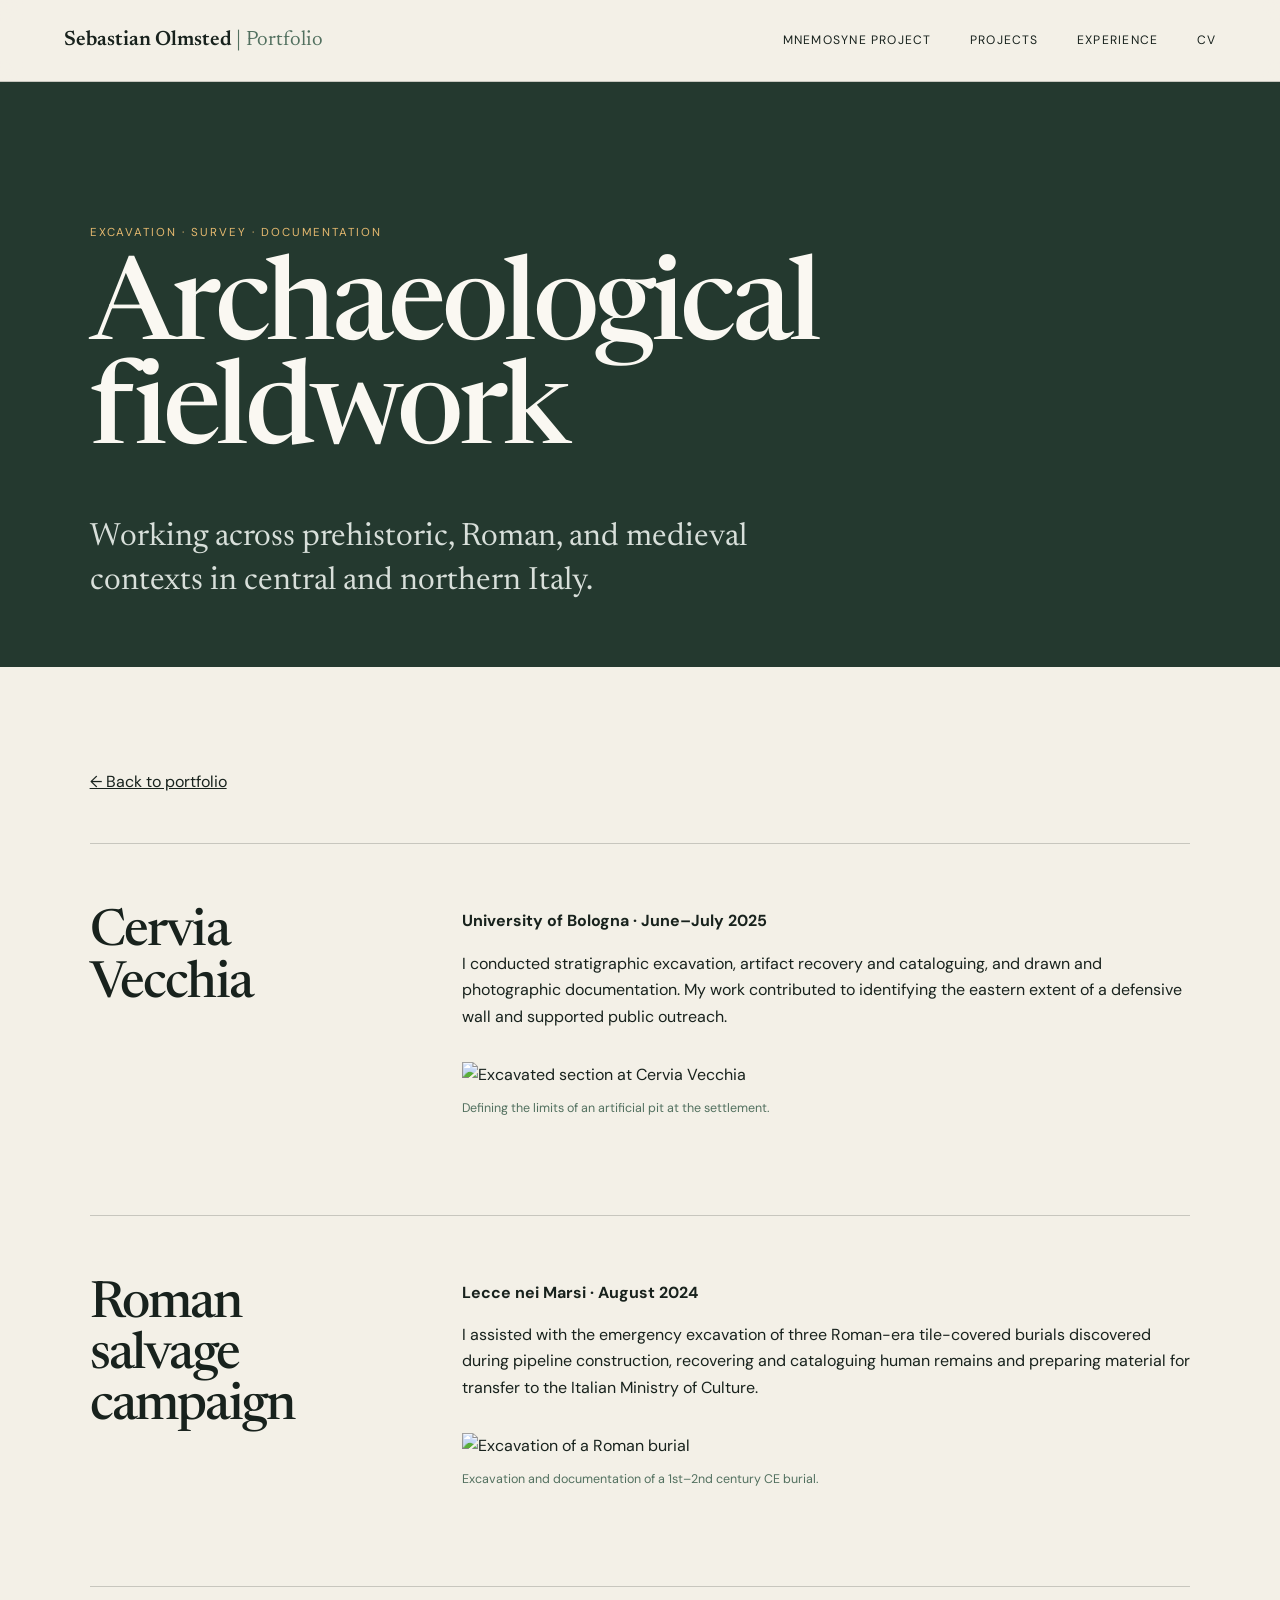
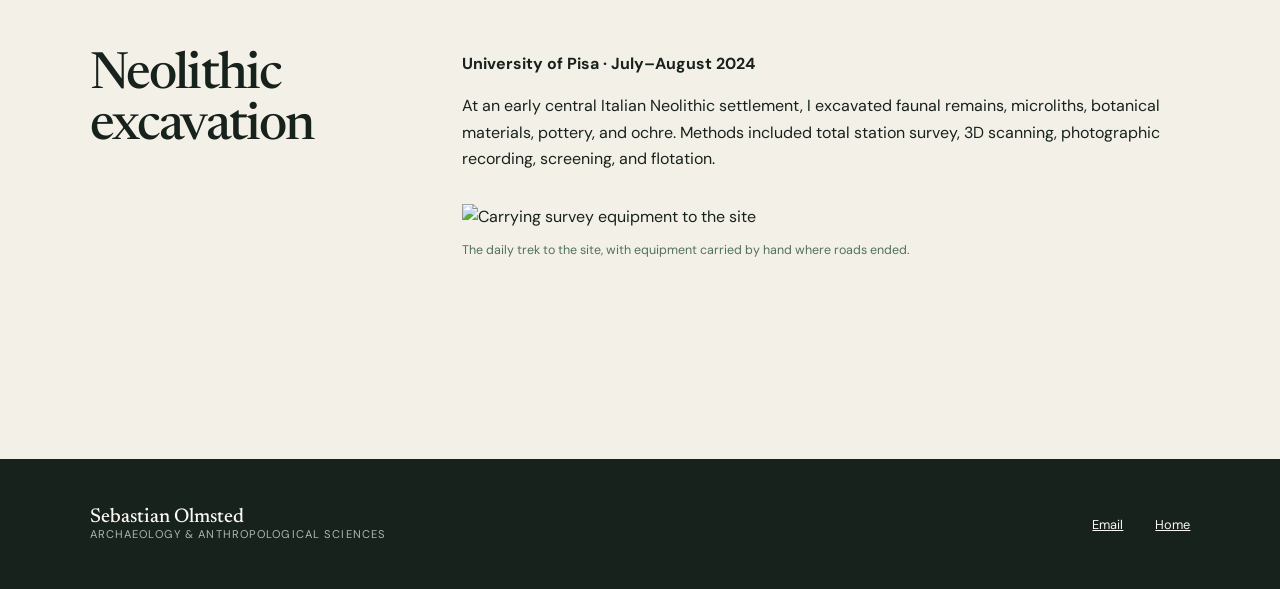
==== fieldwork.html @ 27c07b51 "Rebuild portfolio site" ====
<!doctype html><html lang="en"><head><meta charset="utf-8"><meta name="viewport" content="width=device-width,initial-scale=1"><title>Archaeological Fieldwork | Sebastian Olmsted</title><link rel="stylesheet" href="styles.css"><link href="https://fonts.googleapis.com/css2?family=DM+Sans:wght@400;500;600&family=Newsreader:opsz,wght@6..72,400;6..72,500;6..72,600&display=swap" rel="stylesheet"></head><body><header><a class="brand" href="index.html">Sebastian Olmsted <span>| Portfolio</span></a><button class="menu" aria-expanded="false" aria-controls="nav">Menu</button><nav id="nav"><a href="mnemosyne.html">Mnemosyne Project</a><a href="index.html#projects">Projects</a><a href="index.html#experience">Experience</a><a href="assets/sebastian-olmsted-cv.pdf">CV</a></nav></header><main><section class="page-hero"><p class="eyebrow">Excavation · Survey · Documentation</p><h1>Archaeological fieldwork</h1><p class="standfirst">Working across prehistoric, Roman, and medieval contexts in central and northern Italy.</p></section><div class="page-body"><a class="back" href="index.html">← Back to portfolio</a><section class="detail" id="cervia"><h2>Cervia Vecchia</h2><div class="copy"><p><strong>University of Bologna · June–July 2025</strong></p><p>I conducted stratigraphic excavation, artifact recovery and cataloguing, and drawn and photographic documentation. My work contributed to identifying the eastern extent of a defensive wall and supported public outreach.</p><figure class="project-image"><img src="assets/section-cervia-vecchia.jpg" alt="Excavated section at Cervia Vecchia"><figcaption>Defining the limits of an artificial pit at the settlement.</figcaption></figure></div></section><section class="detail" id="salvage"><h2>Roman salvage campaign</h2><div class="copy"><p><strong>Lecce nei Marsi · August 2024</strong></p><p>I assisted with the emergency excavation of three Roman-era tile-covered burials discovered during pipeline construction, recovering and cataloguing human remains and preparing material for transfer to the Italian Ministry of Culture.</p><figure class="project-image"><img src="assets/roman-burial-excavation.JPG" alt="Excavation of a Roman burial"><figcaption>Excavation and documentation of a 1st–2nd century CE burial.</figcaption></figure></div></section><section class="detail" id="neolithic"><h2>Neolithic excavation</h2><div class="copy"><p><strong>University of Pisa · July–August 2024</strong></p><p>At an early central Italian Neolithic settlement, I excavated faunal remains, microliths, botanical materials, pottery, and ochre. Methods included total station survey, 3D scanning, photographic recording, screening, and flotation.</p><figure class="project-image"><img src="assets/total-station-trek.JPG" alt="Carrying survey equipment to the site"><figcaption>The daily trek to the site, with equipment carried by hand where roads ended.</figcaption></figure></div></section></div></main><footer><p>Sebastian Olmsted <span>Archaeology & anthropological sciences</span></p><div><a href="mailto:bas.olmsted@gmail.com">Email</a><a href="index.html">Home</a></div></footer><script src="script.js"></script></body></html>
---- styles.css ----
:root{--ink:#18221d;--forest:#24392f;--moss:#52705f;--paper:#f3f0e7;--cream:#faf8f2;--gold:#d5a75d;--rust:#a65335;--line:rgba(24,34,29,.2);--serif:"Newsreader",Georgia,serif;--sans:"DM Sans",Arial,sans-serif}*{box-sizing:border-box}html{scroll-behavior:smooth}body{margin:0;background:var(--paper);color:var(--ink);font:400 1rem/1.65 var(--sans)}a{color:inherit}img{display:block;max-width:100%}.skip{position:absolute;left:-999px}.skip:focus{left:1rem;top:1rem;background:#fff;padding:.7rem;z-index:99}header{height:82px;padding:0 clamp(1.25rem,5vw,5rem);display:flex;align-items:center;justify-content:space-between;border-bottom:1px solid var(--line);background:rgba(243,240,231,.94);position:sticky;top:0;z-index:30;backdrop-filter:blur(12px)}.brand{text-decoration:none;font:600 1.3rem var(--serif)}.brand span{color:var(--moss);font-weight:400}nav{display:flex;gap:clamp(1rem,3vw,2.8rem)}nav a{text-decoration:none;font-size:.76rem;text-transform:uppercase;letter-spacing:.1em}.menu{display:none;background:none;border:0;font:inherit}.carousel{position:relative;height:calc(100vh - 82px);min-height:620px;background:#101713;overflow:hidden}.slide{position:absolute;inset:0;opacity:0;transition:opacity .8s}.slide.active{opacity:1}.slide img{width:100%;height:100%;object-fit:cover;filter:brightness(.73)}.caption{position:absolute;left:0;right:0;bottom:0;padding:9rem clamp(1.25rem,6vw,6rem) 3rem;background:linear-gradient(transparent,rgba(8,15,11,.86));color:#fff}.caption>p:last-child{max-width:870px;margin:0;font:400 clamp(1.3rem,2.2vw,2.1rem)/1.3 var(--serif)}.caption a{text-underline-offset:5px}.eyebrow{font-size:.72rem!important;text-transform:uppercase;letter-spacing:.17em;color:#e5b96f;font-family:var(--sans)!important;margin:0 0 1.2rem}.eyebrow.dark{color:var(--rust)}.controls{position:absolute;right:clamp(1.25rem,6vw,6rem);bottom:2.6rem;z-index:5;color:#fff;display:flex;align-items:center;gap:.8rem}.controls button{width:44px;height:44px;border-radius:50%;border:1px solid #ffffff99;color:#fff;background:#0004;font-size:1.2rem}.pad{padding:clamp(5rem,10vw,9rem) clamp(1.25rem,7vw,7.5rem)}h1,h2,h3{font-family:var(--serif);font-weight:500;letter-spacing:-.035em}.intro h1,.heading h2,.recent h2{font-size:clamp(3.2rem,8vw,8rem);line-height:.92;margin:0}.columns{display:grid;grid-template-columns:1fr 1fr;gap:8vw;margin-top:4rem}.lede{font:400 clamp(1.6rem,3vw,2.7rem)/1.2 var(--serif);margin:0}.columns a{color:var(--rust)}.underlink{display:inline-block;margin-top:3rem;padding-bottom:.3rem;text-decoration:none;border-bottom:1px solid}.projects{background:var(--forest);color:var(--cream)}.heading{display:flex;align-items:end;justify-content:space-between;gap:3rem;margin-bottom:4rem}.heading h2{font-size:clamp(3rem,6vw,6rem)}.heading>p{max-width:430px;color:#c1ccc5;margin:0}.project-grid{display:grid;grid-template-columns:1.35fr 1fr;gap:1px;background:#ffffff30;border:1px solid #ffffff30}.project-card{min-height:320px;padding:2rem;display:flex;flex-direction:column;background:var(--forest);text-decoration:none}.project-card:hover{background:#315042}.project-card.feature{grid-row:span 2;min-height:641px;justify-content:flex-end}.project-card small{color:#d9b575;text-transform:uppercase;letter-spacing:.1em}.project-card h3{font-size:clamp(2rem,4vw,4.5rem);line-height:.95;margin:auto 0 1rem}.project-card.feature h3{margin:.8rem 0}.project-card p{color:#ced8d1;max-width:540px}.project-card b{font-size:.82rem;margin-top:1rem}.image-card{padding:0;display:grid;grid-template-columns:44% 1fr}.image-card img{width:100%;height:100%;object-fit:cover}.image-card div{padding:2rem;display:flex;flex-direction:column}.image-card h3{font-size:2.4rem}.recent{background:var(--gold)}.recent h2{max-width:900px}.recent-grid{display:grid;grid-template-columns:repeat(3,1fr);border-top:1px solid;margin-top:4rem}.recent article{padding:2rem 2rem 0 0}.recent article+article{border-left:1px solid;padding-left:2rem}.recent h3{font-size:1.8rem;line-height:1.15;margin:.7rem 0}.recent small{text-transform:uppercase;letter-spacing:.12em}.heading.ink>p{color:var(--moss)}.group{display:grid;grid-template-columns:180px 1fr;border-top:1px solid}.group>h3{font-size:1.7rem;margin:1.2rem 0}.group>a{grid-column:2;display:grid;grid-template-columns:1fr 150px 110px;align-items:center;gap:1rem;padding:1.3rem 0;border-bottom:1px solid var(--line);text-decoration:none}.group strong,.group span{display:block}.group strong{font:500 1.3rem var(--serif)}.group span{color:var(--moss);font-size:.84rem}.group time,.group em{font-size:.78rem;font-style:normal}.group em{text-align:right}footer{background:var(--ink);color:var(--cream);padding:3rem clamp(1.25rem,7vw,7.5rem);display:flex;justify-content:space-between;align-items:center}footer p{font:500 1.25rem var(--serif);margin:0}footer p span{display:block;font:400 .7rem var(--sans);color:#aab8b0;text-transform:uppercase;letter-spacing:.1em}footer div{display:flex;gap:2rem}footer a{font-size:.8rem}
.page-hero{padding:clamp(5rem,11vw,10rem) clamp(1.25rem,7vw,7.5rem) 4rem;background:var(--forest);color:var(--cream)}.page-hero h1{font-size:clamp(3.5rem,9vw,8.5rem);line-height:.9;margin:0;max-width:1100px}.standfirst{font:400 clamp(1.3rem,2.5vw,2.1rem)/1.35 var(--serif);max-width:760px;color:#d8dfda;margin:3rem 0 0}.page-body{padding:clamp(4rem,8vw,8rem) clamp(1.25rem,7vw,7.5rem)}.back{display:inline-block;margin-bottom:3rem}.facts{display:grid;grid-template-columns:repeat(3,1fr);gap:1px;background:var(--line);margin-bottom:4rem}.fact{background:var(--paper);padding:1.5rem}.fact span{display:block;color:var(--rust);font-size:.7rem;text-transform:uppercase;letter-spacing:.12em}.fact strong{font:500 1.4rem var(--serif)}.detail{display:grid;grid-template-columns:minmax(180px,.65fr) 1.6fr;gap:6vw;padding:4rem 0;border-top:1px solid var(--line)}.detail h2{font-size:clamp(2rem,4vw,4rem);line-height:1;margin:0}.copy{max-width:760px}.copy p:first-child{margin-top:0}.copy li{margin-bottom:.6rem}.project-image{margin:2rem 0}.project-image img{width:100%;max-height:620px;object-fit:cover}.project-image figcaption{font-size:.78rem;color:var(--moss);margin-top:.6rem}
@media(max-width:800px){header{height:70px}.brand{font-size:1.05rem}.menu{display:block}nav{display:none;position:absolute;top:70px;left:0;right:0;padding:1.4rem;background:var(--paper);flex-direction:column;border-bottom:1px solid}nav.open{display:flex}.carousel{height:76vh;min-height:540px}.caption{padding:8rem 1.25rem 5.5rem}.controls{left:1.25rem;right:auto;bottom:1.1rem}.columns,.project-grid,.recent-grid{grid-template-columns:1fr}.columns{gap:2rem}.heading{display:block}.heading>p{margin-top:1rem}.project-card.feature{grid-row:auto;min-height:420px}.image-card{grid-template-columns:1fr}.image-card img{height:250px}.recent article,.recent article+article{border-left:0;border-bottom:1px solid;padding:1.5rem 0}.group{grid-template-columns:1fr}.group>a{grid-column:1;grid-template-columns:1fr auto}.group time{grid-row:1;grid-column:2}.group em{grid-column:1;text-align:left}.detail{grid-template-columns:1fr;gap:1.5rem}.facts{grid-template-columns:1fr}footer{align-items:flex-start;flex-direction:column;gap:2rem}}
@media(prefers-reduced-motion:reduce){.slide{transition:none}}
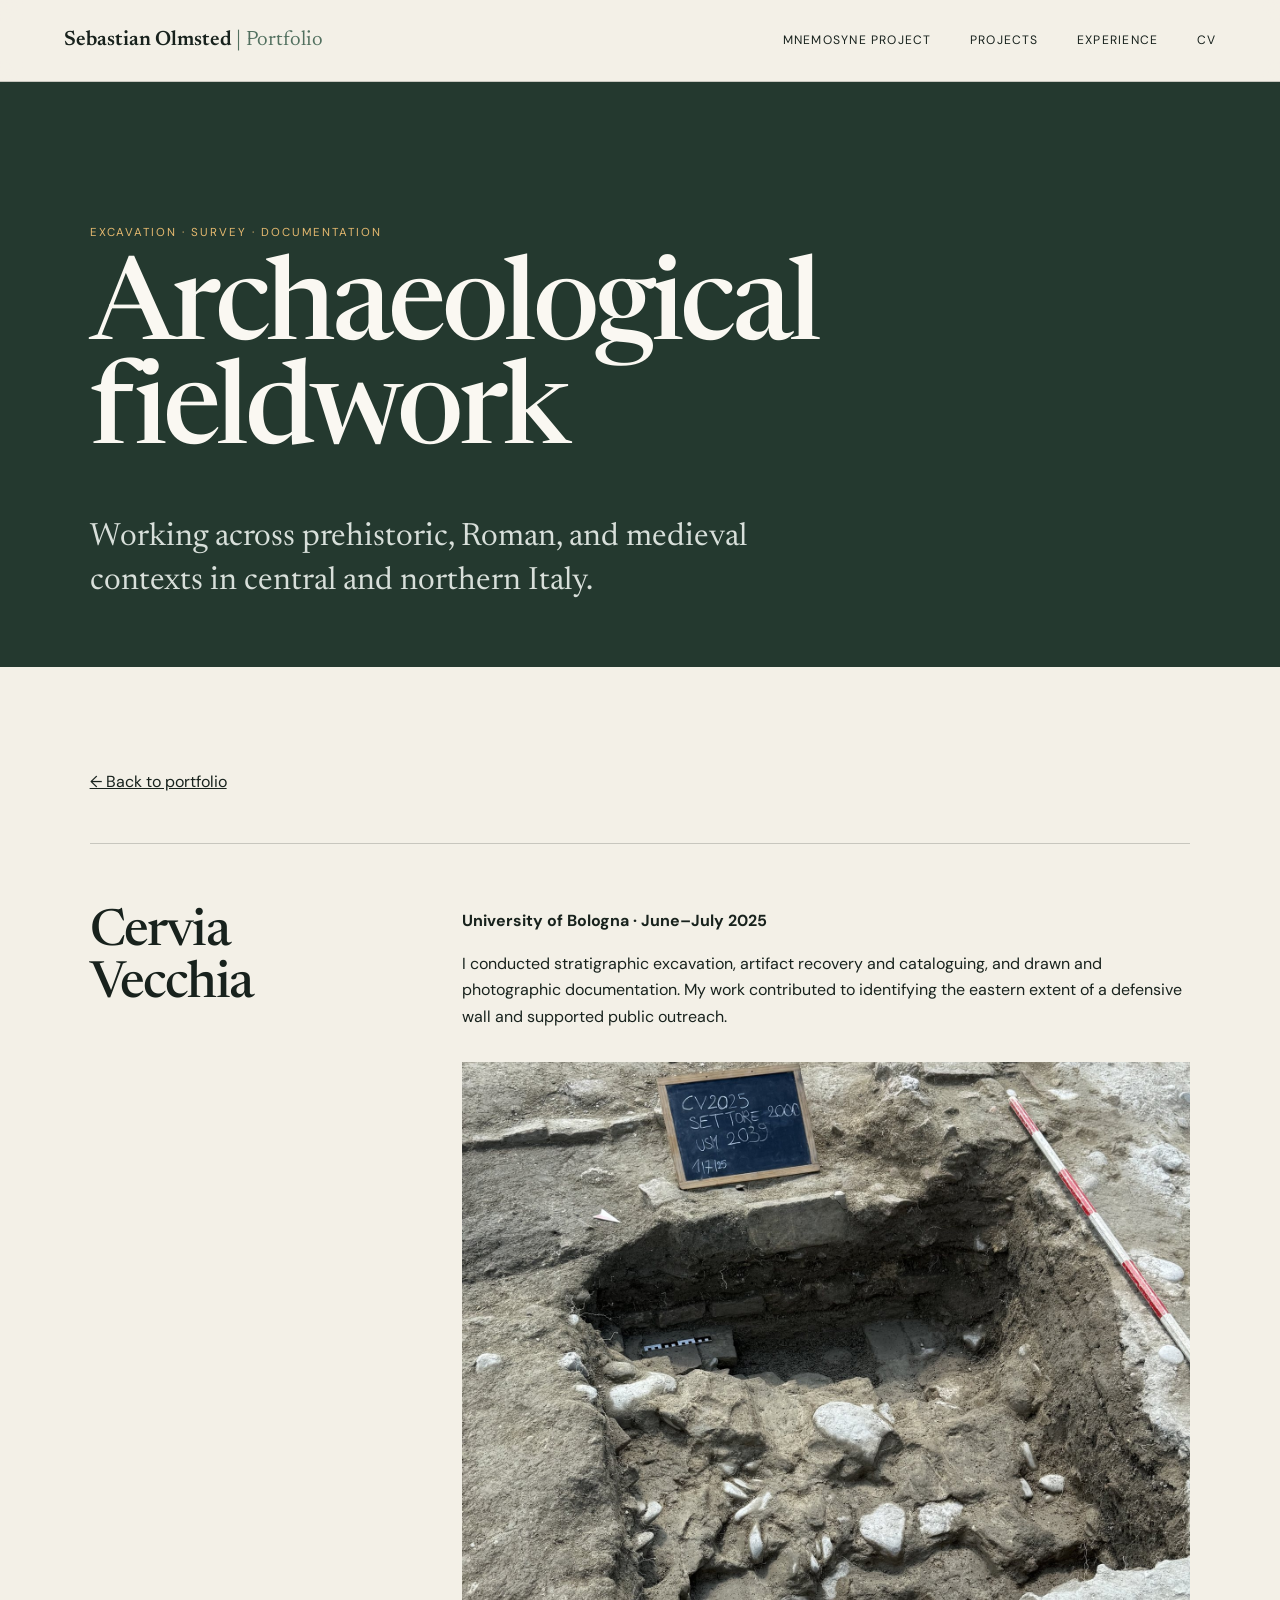
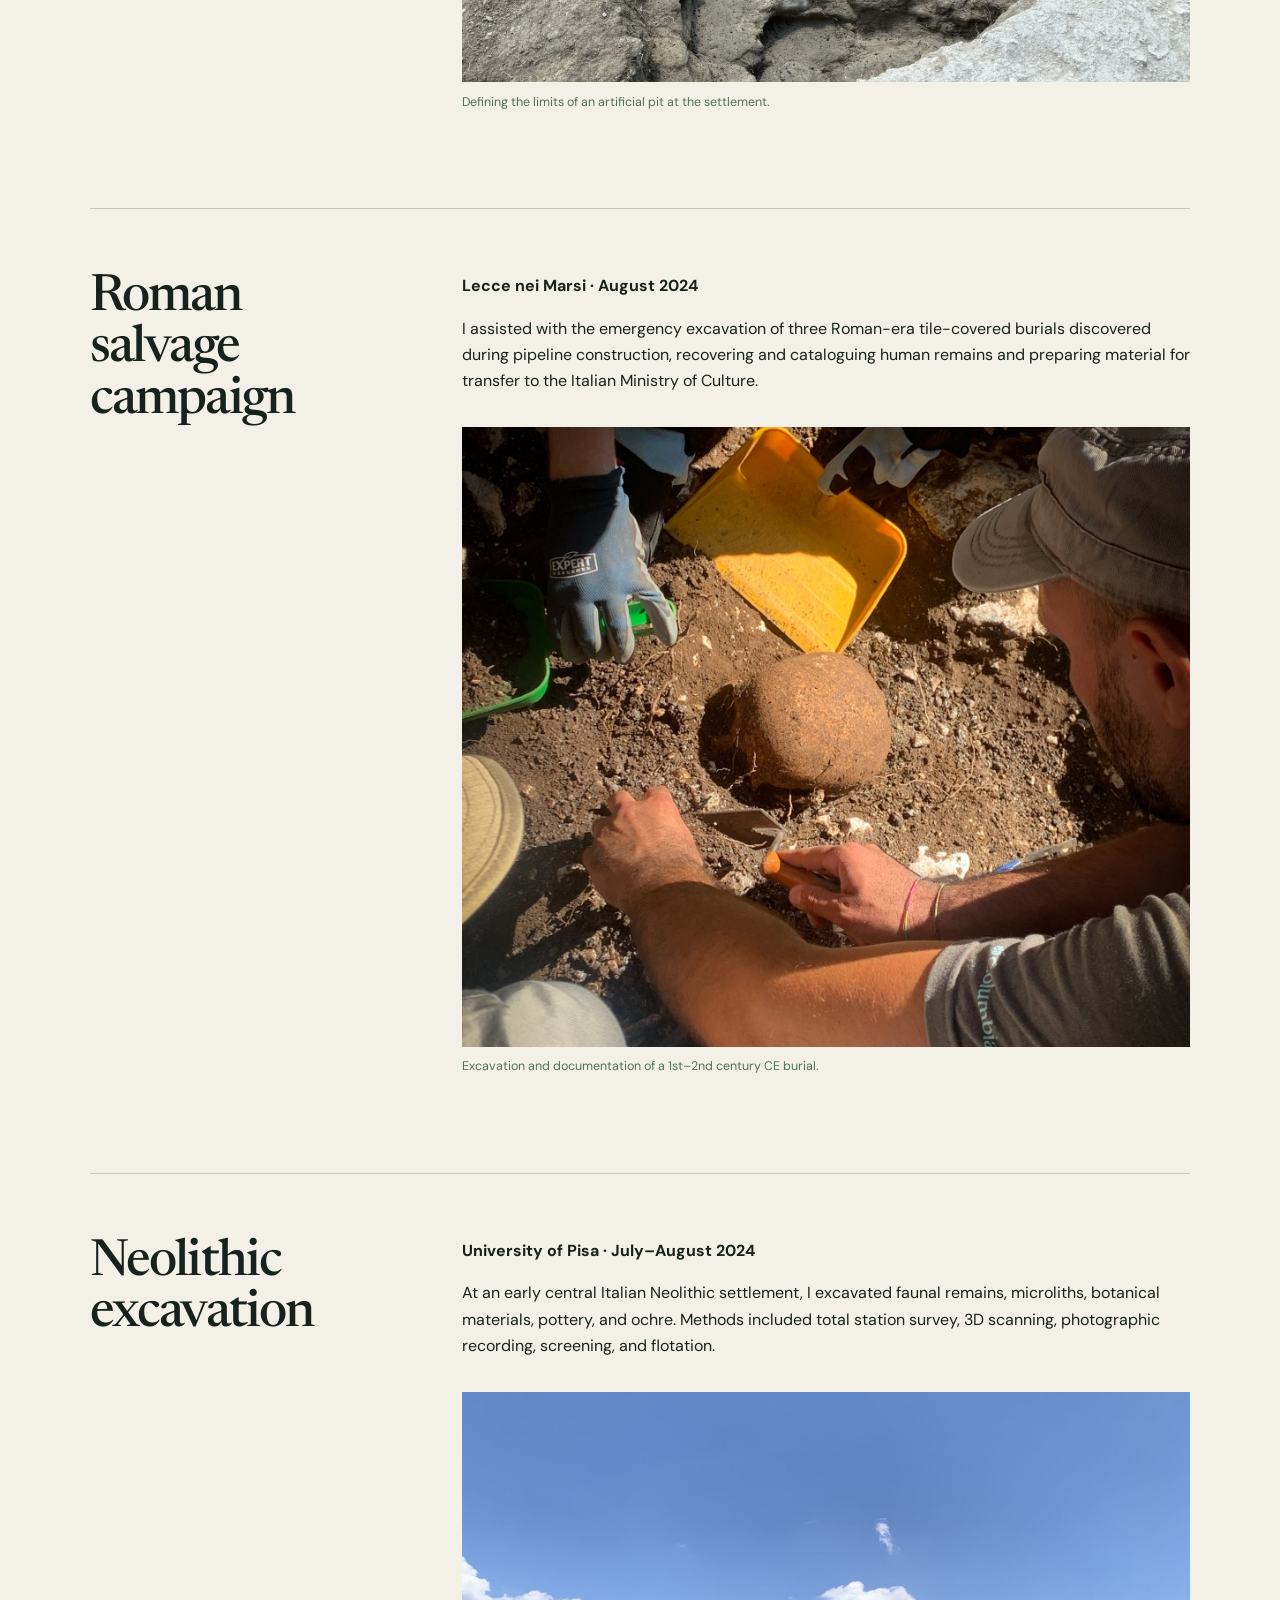
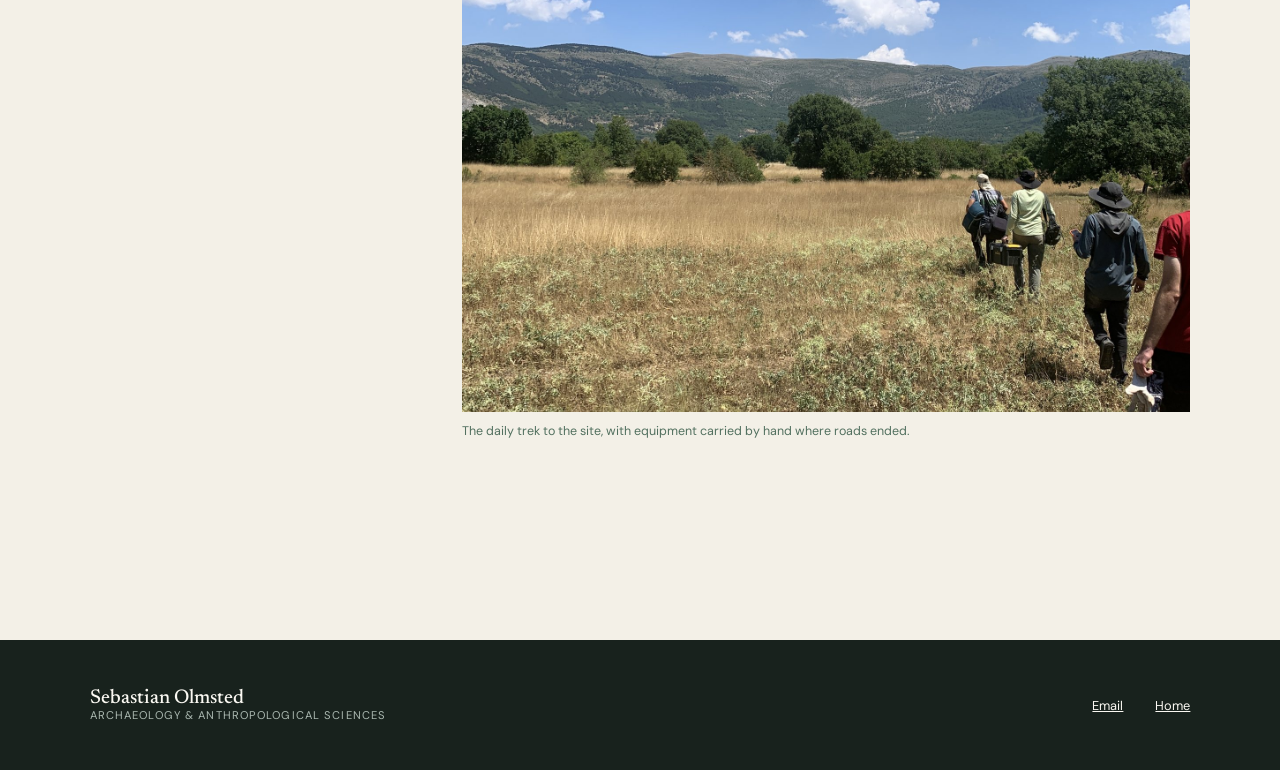
==== commit 6b53722e: "Refresh portfolio stylesheet cache" ====
--- a/fieldwork.html
+++ b/fieldwork.html
@@ -1 +1 @@
-<!doctype html><html lang="en"><head><meta charset="utf-8"><meta name="viewport" content="width=device-width,initial-scale=1"><title>Archaeological Fieldwork | Sebastian Olmsted</title><link rel="stylesheet" href="styles.css"><link href="https://fonts.googleapis.com/css2?family=DM+Sans:wght@400;500;600&family=Newsreader:opsz,wght@6..72,400;6..72,500;6..72,600&display=swap" rel="stylesheet"></head><body><header><a class="brand" href="index.html">Sebastian Olmsted <span>| Portfolio</span></a><button class="menu" aria-expanded="false" aria-controls="nav">Menu</button><nav id="nav"><a href="mnemosyne.html">Mnemosyne Project</a><a href="index.html#projects">Projects</a><a href="index.html#experience">Experience</a><a href="assets/sebastian-olmsted-cv.pdf">CV</a></nav></header><main><section class="page-hero"><p class="eyebrow">Excavation · Survey · Documentation</p><h1>Archaeological fieldwork</h1><p class="standfirst">Working across prehistoric, Roman, and medieval contexts in central and northern Italy.</p></section><div class="page-body"><a class="back" href="index.html">← Back to portfolio</a><section class="detail" id="cervia"><h2>Cervia Vecchia</h2><div class="copy"><p><strong>University of Bologna · June–July 2025</strong></p><p>I conducted stratigraphic excavation, artifact recovery and cataloguing, and drawn and photographic documentation. My work contributed to identifying the eastern extent of a defensive wall and supported public outreach.</p><figure class="project-image"><img src="assets/section-cervia-vecchia.jpg" alt="Excavated section at Cervia Vecchia"><figcaption>Defining the limits of an artificial pit at the settlement.</figcaption></figure></div></section><section class="detail" id="salvage"><h2>Roman salvage campaign</h2><div class="copy"><p><strong>Lecce nei Marsi · August 2024</strong></p><p>I assisted with the emergency excavation of three Roman-era tile-covered burials discovered during pipeline construction, recovering and cataloguing human remains and preparing material for transfer to the Italian Ministry of Culture.</p><figure class="project-image"><img src="assets/roman-burial-excavation.JPG" alt="Excavation of a Roman burial"><figcaption>Excavation and documentation of a 1st–2nd century CE burial.</figcaption></figure></div></section><section class="detail" id="neolithic"><h2>Neolithic excavation</h2><div class="copy"><p><strong>University of Pisa · July–August 2024</strong></p><p>At an early central Italian Neolithic settlement, I excavated faunal remains, microliths, botanical materials, pottery, and ochre. Methods included total station survey, 3D scanning, photographic recording, screening, and flotation.</p><figure class="project-image"><img src="assets/total-station-trek.JPG" alt="Carrying survey equipment to the site"><figcaption>The daily trek to the site, with equipment carried by hand where roads ended.</figcaption></figure></div></section></div></main><footer><p>Sebastian Olmsted <span>Archaeology & anthropological sciences</span></p><div><a href="mailto:bas.olmsted@gmail.com">Email</a><a href="index.html">Home</a></div></footer><script src="script.js"></script></body></html>
+<!doctype html><html lang="en"><head><meta charset="utf-8"><meta name="viewport" content="width=device-width,initial-scale=1"><title>Archaeological Fieldwork | Sebastian Olmsted</title><link rel="stylesheet" href="styles.css?v=4"><link href="https://fonts.googleapis.com/css2?family=DM+Sans:wght@400;500;600&family=Newsreader:opsz,wght@6..72,400;6..72,500;6..72,600&display=swap" rel="stylesheet"></head><body><header><a class="brand" href="index.html">Sebastian Olmsted <span>| Portfolio</span></a><button class="menu" aria-expanded="false" aria-controls="nav">Menu</button><nav id="nav"><a href="mnemosyne.html">Mnemosyne Project</a><a href="index.html#projects">Projects</a><a href="index.html#experience">Experience</a><a href="assets/sebastian-olmsted-cv.pdf">CV</a></nav></header><main><section class="page-hero"><p class="eyebrow">Excavation · Survey · Documentation</p><h1>Archaeological fieldwork</h1><p class="standfirst">Working across prehistoric, Roman, and medieval contexts in central and northern Italy.</p></section><div class="page-body"><a class="back" href="index.html">← Back to portfolio</a><section class="detail" id="cervia"><h2>Cervia Vecchia</h2><div class="copy"><p><strong>University of Bologna · June–July 2025</strong></p><p>I conducted stratigraphic excavation, artifact recovery and cataloguing, and drawn and photographic documentation. My work contributed to identifying the eastern extent of a defensive wall and supported public outreach.</p><figure class="project-image"><img src="assets/section-cervia-vecchia.jpg" alt="Excavated section at Cervia Vecchia"><figcaption>Defining the limits of an artificial pit at the settlement.</figcaption></figure></div></section><section class="detail" id="salvage"><h2>Roman salvage campaign</h2><div class="copy"><p><strong>Lecce nei Marsi · August 2024</strong></p><p>I assisted with the emergency excavation of three Roman-era tile-covered burials discovered during pipeline construction, recovering and cataloguing human remains and preparing material for transfer to the Italian Ministry of Culture.</p><figure class="project-image"><img src="assets/roman-burial-excavation.JPG" alt="Excavation of a Roman burial"><figcaption>Excavation and documentation of a 1st–2nd century CE burial.</figcaption></figure></div></section><section class="detail" id="neolithic"><h2>Neolithic excavation</h2><div class="copy"><p><strong>University of Pisa · July–August 2024</strong></p><p>At an early central Italian Neolithic settlement, I excavated faunal remains, microliths, botanical materials, pottery, and ochre. Methods included total station survey, 3D scanning, photographic recording, screening, and flotation.</p><figure class="project-image"><img src="assets/total-station-trek.JPG" alt="Carrying survey equipment to the site"><figcaption>The daily trek to the site, with equipment carried by hand where roads ended.</figcaption></figure></div></section></div></main><footer><p>Sebastian Olmsted <span>Archaeology & anthropological sciences</span></p><div><a href="mailto:bas.olmsted@gmail.com">Email</a><a href="index.html">Home</a></div></footer><script src="script.js"></script></body></html>
--- a/styles.css
+++ b/styles.css
@@ -2,3 +2,22 @@
 .page-hero{padding:clamp(5rem,11vw,10rem) clamp(1.25rem,7vw,7.5rem) 4rem;background:var(--forest);color:var(--cream)}.page-hero h1{font-size:clamp(3.5rem,9vw,8.5rem);line-height:.9;margin:0;max-width:1100px}.standfirst{font:400 clamp(1.3rem,2.5vw,2.1rem)/1.35 var(--serif);max-width:760px;color:#d8dfda;margin:3rem 0 0}.page-body{padding:clamp(4rem,8vw,8rem) clamp(1.25rem,7vw,7.5rem)}.back{display:inline-block;margin-bottom:3rem}.facts{display:grid;grid-template-columns:repeat(3,1fr);gap:1px;background:var(--line);margin-bottom:4rem}.fact{background:var(--paper);padding:1.5rem}.fact span{display:block;color:var(--rust);font-size:.7rem;text-transform:uppercase;letter-spacing:.12em}.fact strong{font:500 1.4rem var(--serif)}.detail{display:grid;grid-template-columns:minmax(180px,.65fr) 1.6fr;gap:6vw;padding:4rem 0;border-top:1px solid var(--line)}.detail h2{font-size:clamp(2rem,4vw,4rem);line-height:1;margin:0}.copy{max-width:760px}.copy p:first-child{margin-top:0}.copy li{margin-bottom:.6rem}.project-image{margin:2rem 0}.project-image img{width:100%;max-height:620px;object-fit:cover}.project-image figcaption{font-size:.78rem;color:var(--moss);margin-top:.6rem}
 @media(max-width:800px){header{height:70px}.brand{font-size:1.05rem}.menu{display:block}nav{display:none;position:absolute;top:70px;left:0;right:0;padding:1.4rem;background:var(--paper);flex-direction:column;border-bottom:1px solid}nav.open{display:flex}.carousel{height:76vh;min-height:540px}.caption{padding:8rem 1.25rem 5.5rem}.controls{left:1.25rem;right:auto;bottom:1.1rem}.columns,.project-grid,.recent-grid{grid-template-columns:1fr}.columns{gap:2rem}.heading{display:block}.heading>p{margin-top:1rem}.project-card.feature{grid-row:auto;min-height:420px}.image-card{grid-template-columns:1fr}.image-card img{height:250px}.recent article,.recent article+article{border-left:0;border-bottom:1px solid;padding:1.5rem 0}.group{grid-template-columns:1fr}.group>a{grid-column:1;grid-template-columns:1fr auto}.group time{grid-row:1;grid-column:2}.group em{grid-column:1;text-align:left}.detail{grid-template-columns:1fr;gap:1.5rem}.facts{grid-template-columns:1fr}footer{align-items:flex-start;flex-direction:column;gap:2rem}}
 @media(prefers-reduced-motion:reduce){.slide{transition:none}}
+
+/* September 2026 refinement pass */
+.slide{pointer-events:none}
+.slide.active{pointer-events:auto}
+.slide::before{content:"";position:absolute;inset:-3%;background-image:var(--slide-image);background-position:center;background-size:cover;filter:blur(28px) brightness(.55);transform:scale(1.08)}
+.slide img{position:relative;z-index:1;object-fit:contain;filter:brightness(.78)}
+.caption{z-index:2;padding-right:clamp(23rem,36vw,36rem)}
+.caption>p:last-child{max-width:none}
+.intro h1,.heading h2,.recent h2{font-size:clamp(3rem,6vw,6rem)}
+.lede{font:400 clamp(1.35rem,2.2vw,2rem)/1.35 var(--serif);color:#738078}
+.project-card small{display:block;min-height:2.6em;margin:0 0:1.1rem}
+.project-card h3,.image-card h3{font-size:clamp(2.7rem,4.3vw,4.8rem);line-height:.95;margin:0 0 1.1rem}
+.project-card.feature{justify-content:flex-end}
+.project-card.feature h3{margin:0 0 1.1rem}
+.project-card.feature::before{content:"";width:150px;height:270px;background:url('assets/mnemosyne-logo.png') left center/contain no-repeat;margin:0 0 auto}
+.group{grid-template-columns:240px 1fr}
+.mnemosyne-page .page-hero h1:before{content:"";display:inline-block;width:clamp(70px,8vw,110px);height:clamp(145px,16vw,230px);background:url('assets/mnemosyne-logo.png') center/contain no-repeat;margin-right:.25em;vertical-align:-.25em}
+.project-image img{height:auto}
+@media(max-width:800px){.caption{padding:8rem 1.25rem 6.5rem}.caption>p:last-child{font-size:clamp(1.15rem,5vw,1.55rem)}.group{grid-template-columns:1fr}.project-card.feature::before{width:105px;height:225px;margin-bottom:3rem}.mnemosyne-page .page-hero h1:before{display:block;margin:0 0 1rem}}
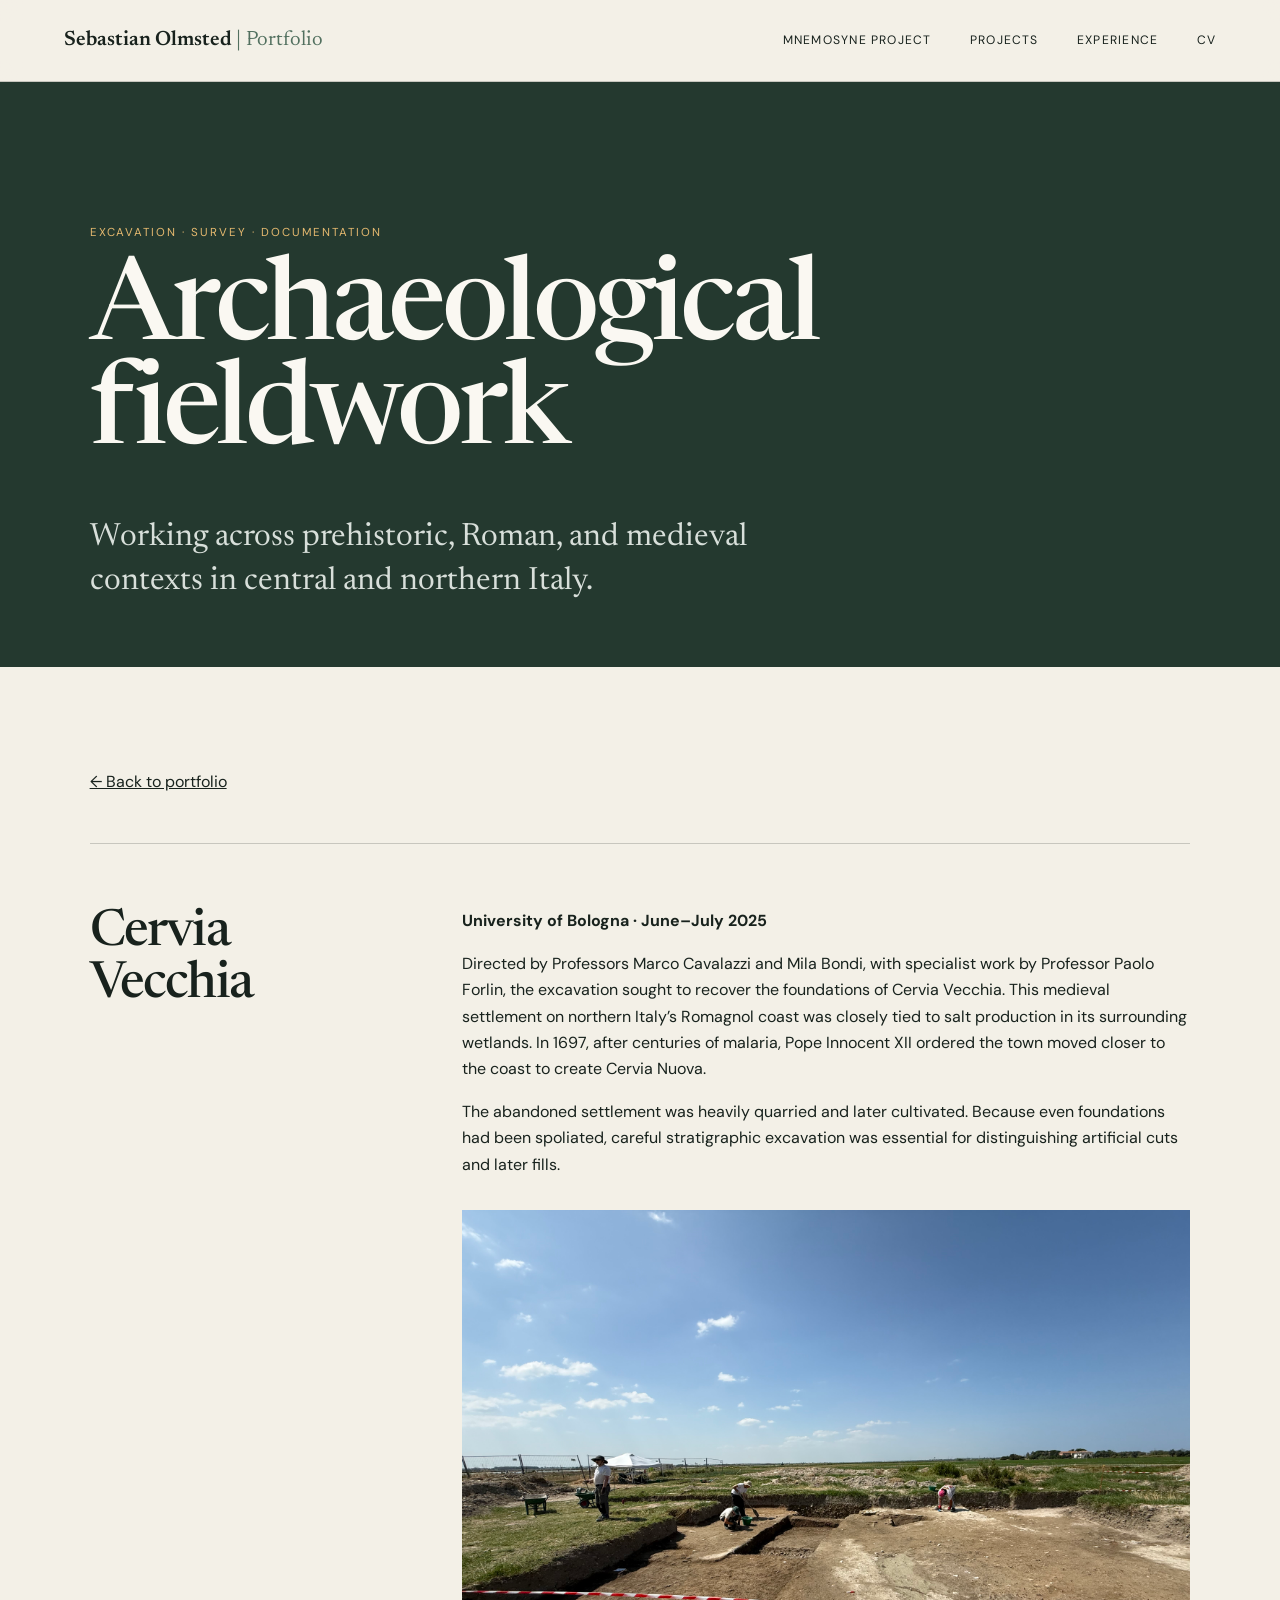
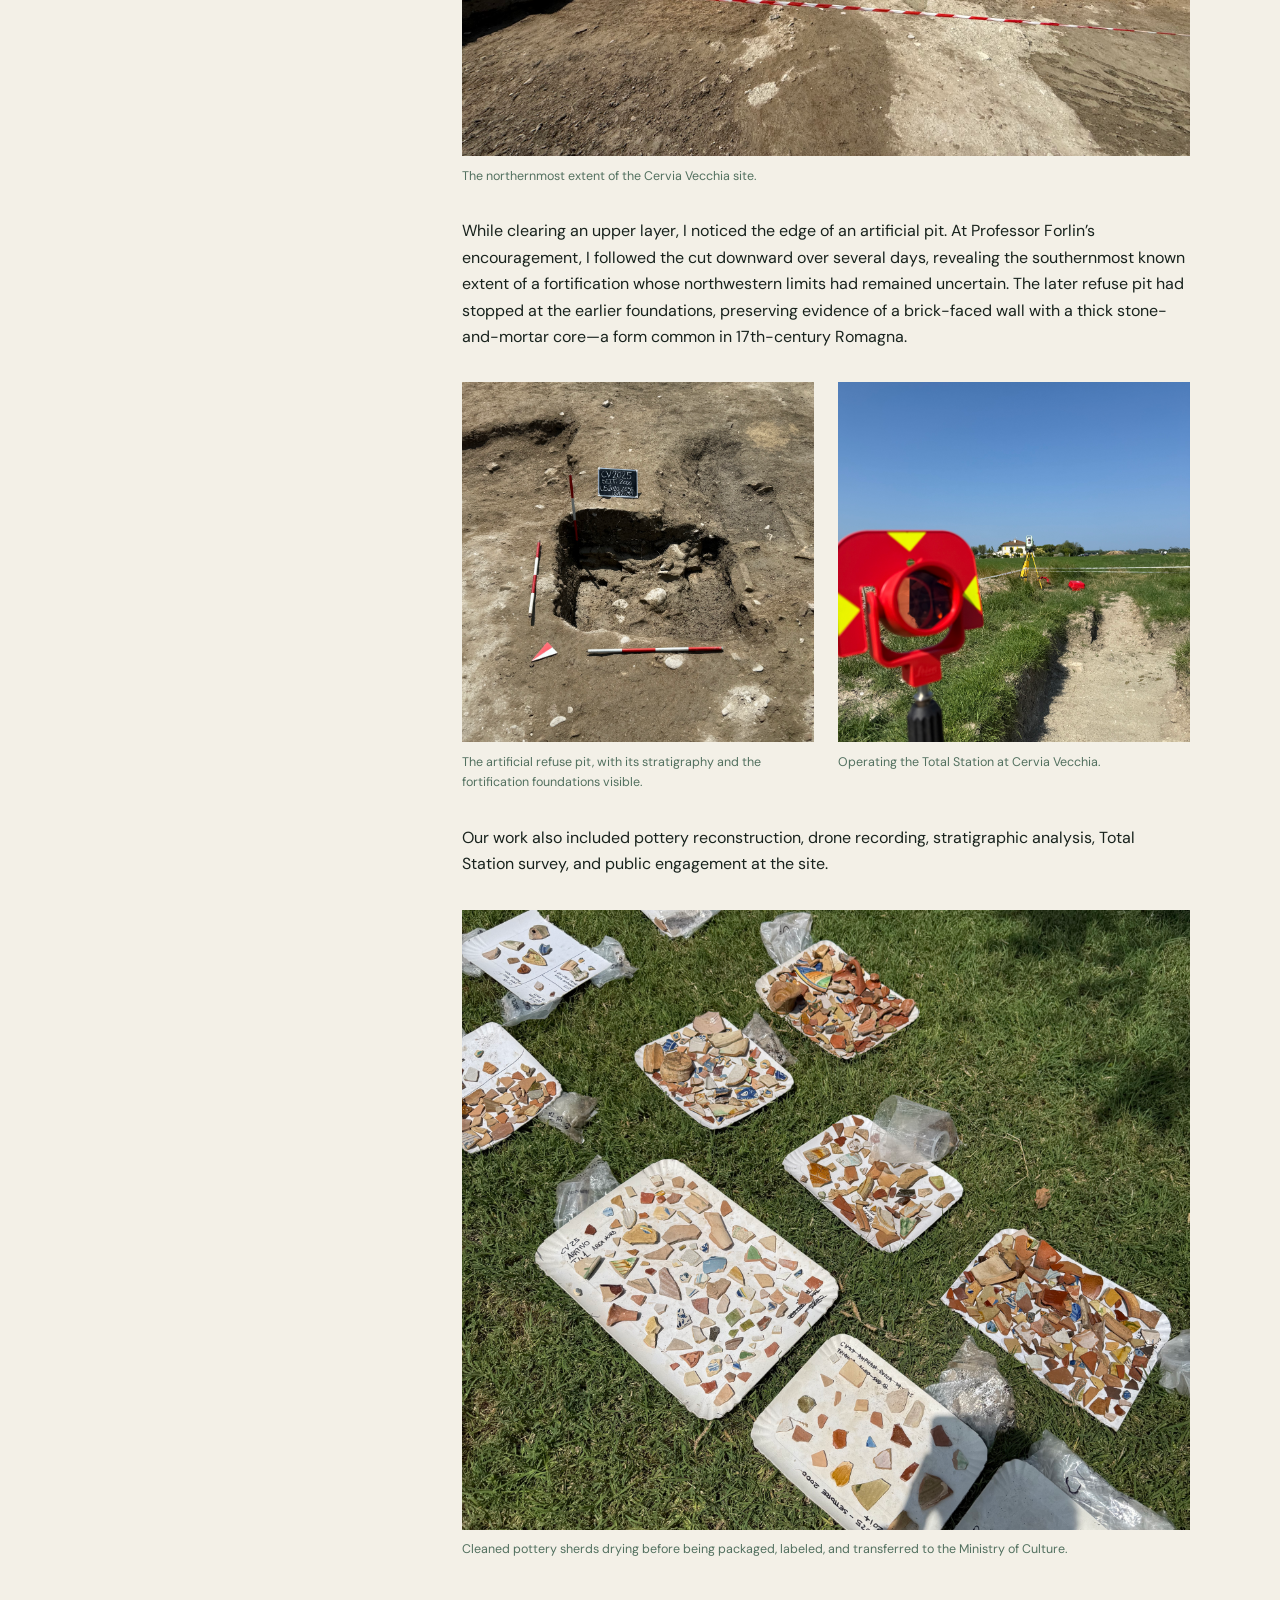
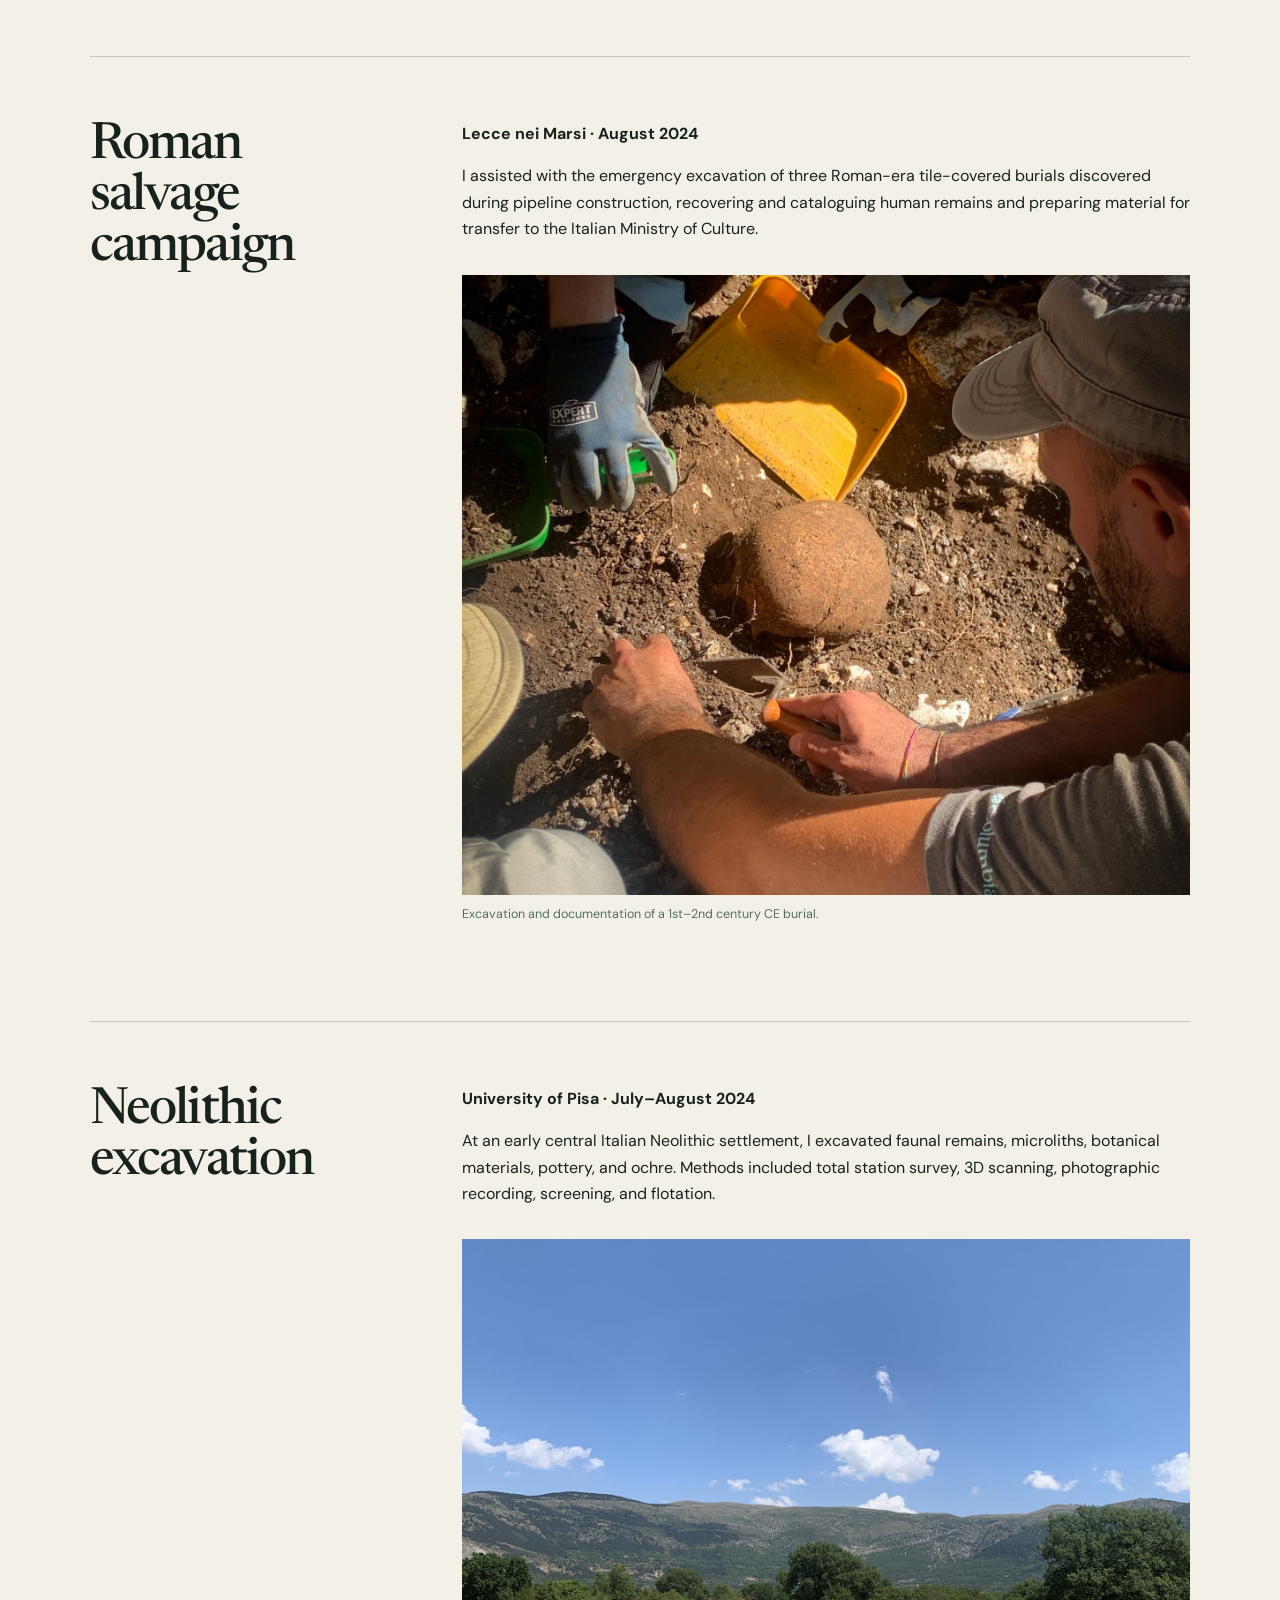
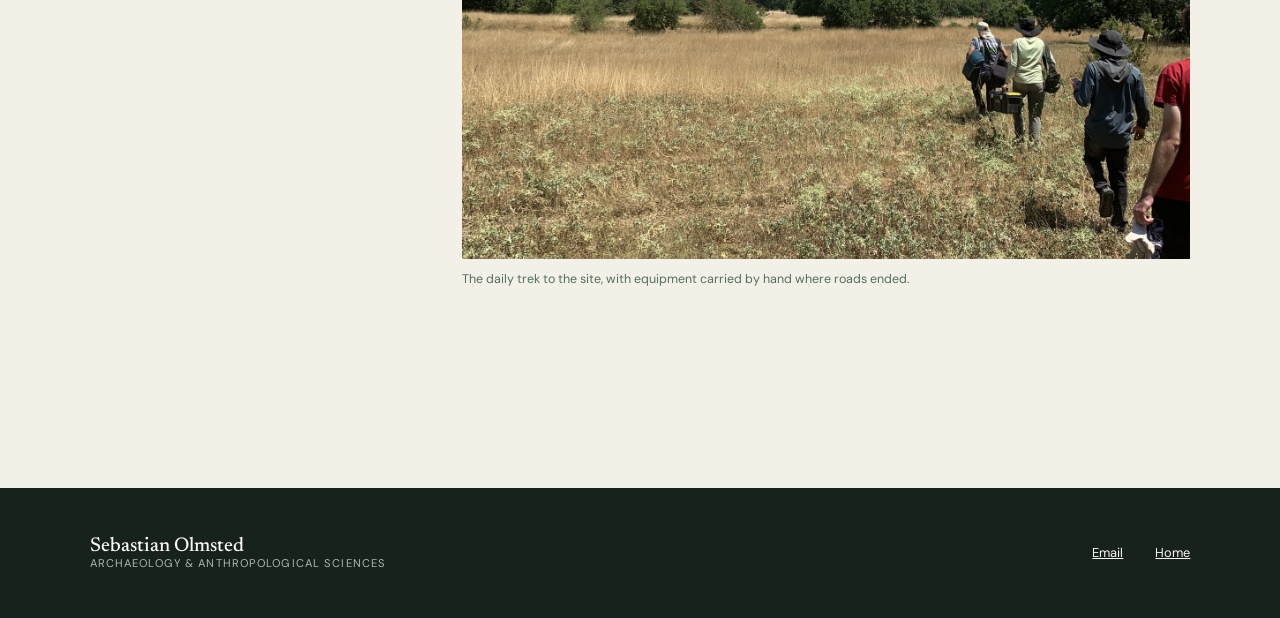
==== commit 64e10fd2: "Expand portfolio project pages and imagery" ====
--- a/fieldwork.html
+++ b/fieldwork.html
@@ -1 +1,7 @@
-<!doctype html><html lang="en"><head><meta charset="utf-8"><meta name="viewport" content="width=device-width,initial-scale=1"><title>Archaeological Fieldwork | Sebastian Olmsted</title><link rel="stylesheet" href="styles.css?v=4"><link href="https://fonts.googleapis.com/css2?family=DM+Sans:wght@400;500;600&family=Newsreader:opsz,wght@6..72,400;6..72,500;6..72,600&display=swap" rel="stylesheet"></head><body><header><a class="brand" href="index.html">Sebastian Olmsted <span>| Portfolio</span></a><button class="menu" aria-expanded="false" aria-controls="nav">Menu</button><nav id="nav"><a href="mnemosyne.html">Mnemosyne Project</a><a href="index.html#projects">Projects</a><a href="index.html#experience">Experience</a><a href="assets/sebastian-olmsted-cv.pdf">CV</a></nav></header><main><section class="page-hero"><p class="eyebrow">Excavation · Survey · Documentation</p><h1>Archaeological fieldwork</h1><p class="standfirst">Working across prehistoric, Roman, and medieval contexts in central and northern Italy.</p></section><div class="page-body"><a class="back" href="index.html">← Back to portfolio</a><section class="detail" id="cervia"><h2>Cervia Vecchia</h2><div class="copy"><p><strong>University of Bologna · June–July 2025</strong></p><p>I conducted stratigraphic excavation, artifact recovery and cataloguing, and drawn and photographic documentation. My work contributed to identifying the eastern extent of a defensive wall and supported public outreach.</p><figure class="project-image"><img src="assets/section-cervia-vecchia.jpg" alt="Excavated section at Cervia Vecchia"><figcaption>Defining the limits of an artificial pit at the settlement.</figcaption></figure></div></section><section class="detail" id="salvage"><h2>Roman salvage campaign</h2><div class="copy"><p><strong>Lecce nei Marsi · August 2024</strong></p><p>I assisted with the emergency excavation of three Roman-era tile-covered burials discovered during pipeline construction, recovering and cataloguing human remains and preparing material for transfer to the Italian Ministry of Culture.</p><figure class="project-image"><img src="assets/roman-burial-excavation.JPG" alt="Excavation of a Roman burial"><figcaption>Excavation and documentation of a 1st–2nd century CE burial.</figcaption></figure></div></section><section class="detail" id="neolithic"><h2>Neolithic excavation</h2><div class="copy"><p><strong>University of Pisa · July–August 2024</strong></p><p>At an early central Italian Neolithic settlement, I excavated faunal remains, microliths, botanical materials, pottery, and ochre. Methods included total station survey, 3D scanning, photographic recording, screening, and flotation.</p><figure class="project-image"><img src="assets/total-station-trek.JPG" alt="Carrying survey equipment to the site"><figcaption>The daily trek to the site, with equipment carried by hand where roads ended.</figcaption></figure></div></section></div></main><footer><p>Sebastian Olmsted <span>Archaeology & anthropological sciences</span></p><div><a href="mailto:bas.olmsted@gmail.com">Email</a><a href="index.html">Home</a></div></footer><script src="script.js"></script></body></html>
+<!doctype html><html lang="en"><head><meta charset="utf-8"><meta name="viewport" content="width=device-width,initial-scale=1"><title>Archaeological Fieldwork | Sebastian Olmsted</title><link rel="stylesheet" href="styles.css?v=5"><link href="https://fonts.googleapis.com/css2?family=DM+Sans:wght@400;500;600&family=Newsreader:opsz,wght@6..72,400;6..72,500;6..72,600&display=swap" rel="stylesheet"></head><body>
+<header><a class="brand" href="index.html">Sebastian Olmsted <span>| Portfolio</span></a><button class="menu" aria-expanded="false" aria-controls="nav">Menu</button><nav id="nav"><a href="mnemosyne.html">Mnemosyne Project</a><a href="index.html#projects">Projects</a><a href="index.html#experience">Experience</a><a href="assets/sebastian-olmsted-cv.pdf">CV</a></nav></header><main><section class="page-hero"><p class="eyebrow">Excavation · Survey · Documentation</p><h1>Archaeological fieldwork</h1><p class="standfirst">Working across prehistoric, Roman, and medieval contexts in central and northern Italy.</p></section>
+<div class="page-body"><a class="back" href="index.html">← Back to portfolio</a>
+<section class="detail" id="cervia"><h2>Cervia Vecchia</h2><div class="copy"><p><strong>University of Bologna · June–July 2025</strong></p><p>Directed by Professors Marco Cavalazzi and Mila Bondi, with specialist work by Professor Paolo Forlin, the excavation sought to recover the foundations of Cervia Vecchia. This medieval settlement on northern Italy’s Romagnol coast was closely tied to salt production in its surrounding wetlands. In 1697, after centuries of malaria, Pope Innocent XII ordered the town moved closer to the coast to create Cervia Nuova.</p><p>The abandoned settlement was heavily quarried and later cultivated. Because even foundations had been spoliated, careful stratigraphic excavation was essential for distinguishing artificial cuts and later fills.</p><figure class="project-image"><img src="assets/cervia-vecchia-site.jpeg" alt="Northern area of the Cervia Vecchia excavation"><figcaption>The northernmost extent of the Cervia Vecchia site.</figcaption></figure><p>While clearing an upper layer, I noticed the edge of an artificial pit. At Professor Forlin’s encouragement, I followed the cut downward over several days, revealing the southernmost known extent of a fortification whose northwestern limits had remained uncertain. The later refuse pit had stopped at the earlier foundations, preserving evidence of a brick-faced wall with a thick stone-and-mortar core—a form common in 17th-century Romagna.</p><div class="image-grid"><figure><img src="assets/cervia-pit-detail.jpg" alt="Artificial refuse pit and fortification foundations at Cervia Vecchia"><figcaption>The artificial refuse pit, with its stratigraphy and the fortification foundations visible.</figcaption></figure><figure><img src="assets/cervia-total-station.jpeg" alt="Operating a total station at Cervia Vecchia"><figcaption>Operating the Total Station at Cervia Vecchia.</figcaption></figure></div><p>Our work also included pottery reconstruction, drone recording, stratigraphic analysis, Total Station survey, and public engagement at the site.</p><figure class="project-image"><img src="assets/cervia-ceramics.jpeg" alt="Cleaned pottery sherds drying at Cervia Vecchia"><figcaption>Cleaned pottery sherds drying before being packaged, labeled, and transferred to the Ministry of Culture.</figcaption></figure></div></section>
+<section class="detail" id="salvage"><h2>Roman salvage campaign</h2><div class="copy"><p><strong>Lecce nei Marsi · August 2024</strong></p><p>I assisted with the emergency excavation of three Roman-era tile-covered burials discovered during pipeline construction, recovering and cataloguing human remains and preparing material for transfer to the Italian Ministry of Culture.</p><figure class="project-image"><img src="assets/roman-burial-excavation.JPG" alt="Excavation of a Roman burial"><figcaption>Excavation and documentation of a 1st–2nd century CE burial.</figcaption></figure></div></section>
+<section class="detail" id="neolithic"><h2>Neolithic excavation</h2><div class="copy"><p><strong>University of Pisa · July–August 2024</strong></p><p>At an early central Italian Neolithic settlement, I excavated faunal remains, microliths, botanical materials, pottery, and ochre. Methods included total station survey, 3D scanning, photographic recording, screening, and flotation.</p><figure class="project-image"><img src="assets/total-station-trek.JPG" alt="Carrying survey equipment to the site"><figcaption>The daily trek to the site, with equipment carried by hand where roads ended.</figcaption></figure></div></section></div></main>
+<footer><p>Sebastian Olmsted <span>Archaeology &amp; anthropological sciences</span></p><div><a href="mailto:bas.olmsted@gmail.com">Email</a><a href="index.html">Home</a></div></footer><script src="script.js"></script></body></html>
--- a/styles.css
+++ b/styles.css
@@ -21,3 +21,17 @@
 .mnemosyne-page .page-hero h1:before{content:"";display:inline-block;width:clamp(70px,8vw,110px);height:clamp(145px,16vw,230px);background:url('assets/mnemosyne-logo.png') center/contain no-repeat;margin-right:.25em;vertical-align:-.25em}
 .project-image img{height:auto}
 @media(max-width:800px){.caption{padding:8rem 1.25rem 6.5rem}.caption>p:last-child{font-size:clamp(1.15rem,5vw,1.55rem)}.group{grid-template-columns:1fr}.project-card.feature::before{width:105px;height:225px;margin-bottom:3rem}.mnemosyne-page .page-hero h1:before{display:block;margin:0 0 1rem}}
+
+/* Portfolio content update */
+.intro h1{margin-top:clamp(1.25rem,3vw,2.5rem)}
+.portrait{width:min(100%,330px);max-height:420px;object-fit:cover;object-position:center 24%;margin:0 auto 2rem}
+.project-card.feature::before{width:min(100%,560px);height:250px;background-image:url('assets/mnemosyne-logo-revised.png');background-position:center;margin:0 auto auto}
+.mnemosyne-page .page-hero h1:before{display:none}
+.mnemosyne-hero-logo{width:min(900px,82vw);max-height:300px;object-fit:contain;object-position:center;margin:2rem auto 3rem}
+.image-grid{display:grid;grid-template-columns:repeat(2,minmax(0,1fr));gap:1.5rem;margin:2rem 0}
+.image-grid figure{margin:0}
+.image-grid img{width:100%;height:360px;object-fit:cover}
+.image-grid .wide{grid-column:1/-1}
+.image-grid .wide img{height:auto;max-height:600px}
+.image-grid figcaption{font-size:.78rem;color:var(--moss);margin-top:.6rem}
+@media(max-width:800px){.project-card.feature::before{width:100%;height:180px;margin-bottom:3rem}.image-grid{grid-template-columns:1fr}.image-grid .wide{grid-column:auto}.image-grid img{height:auto;max-height:520px}.mnemosyne-hero-logo{width:100%;margin:1.5rem 0 2.5rem}}
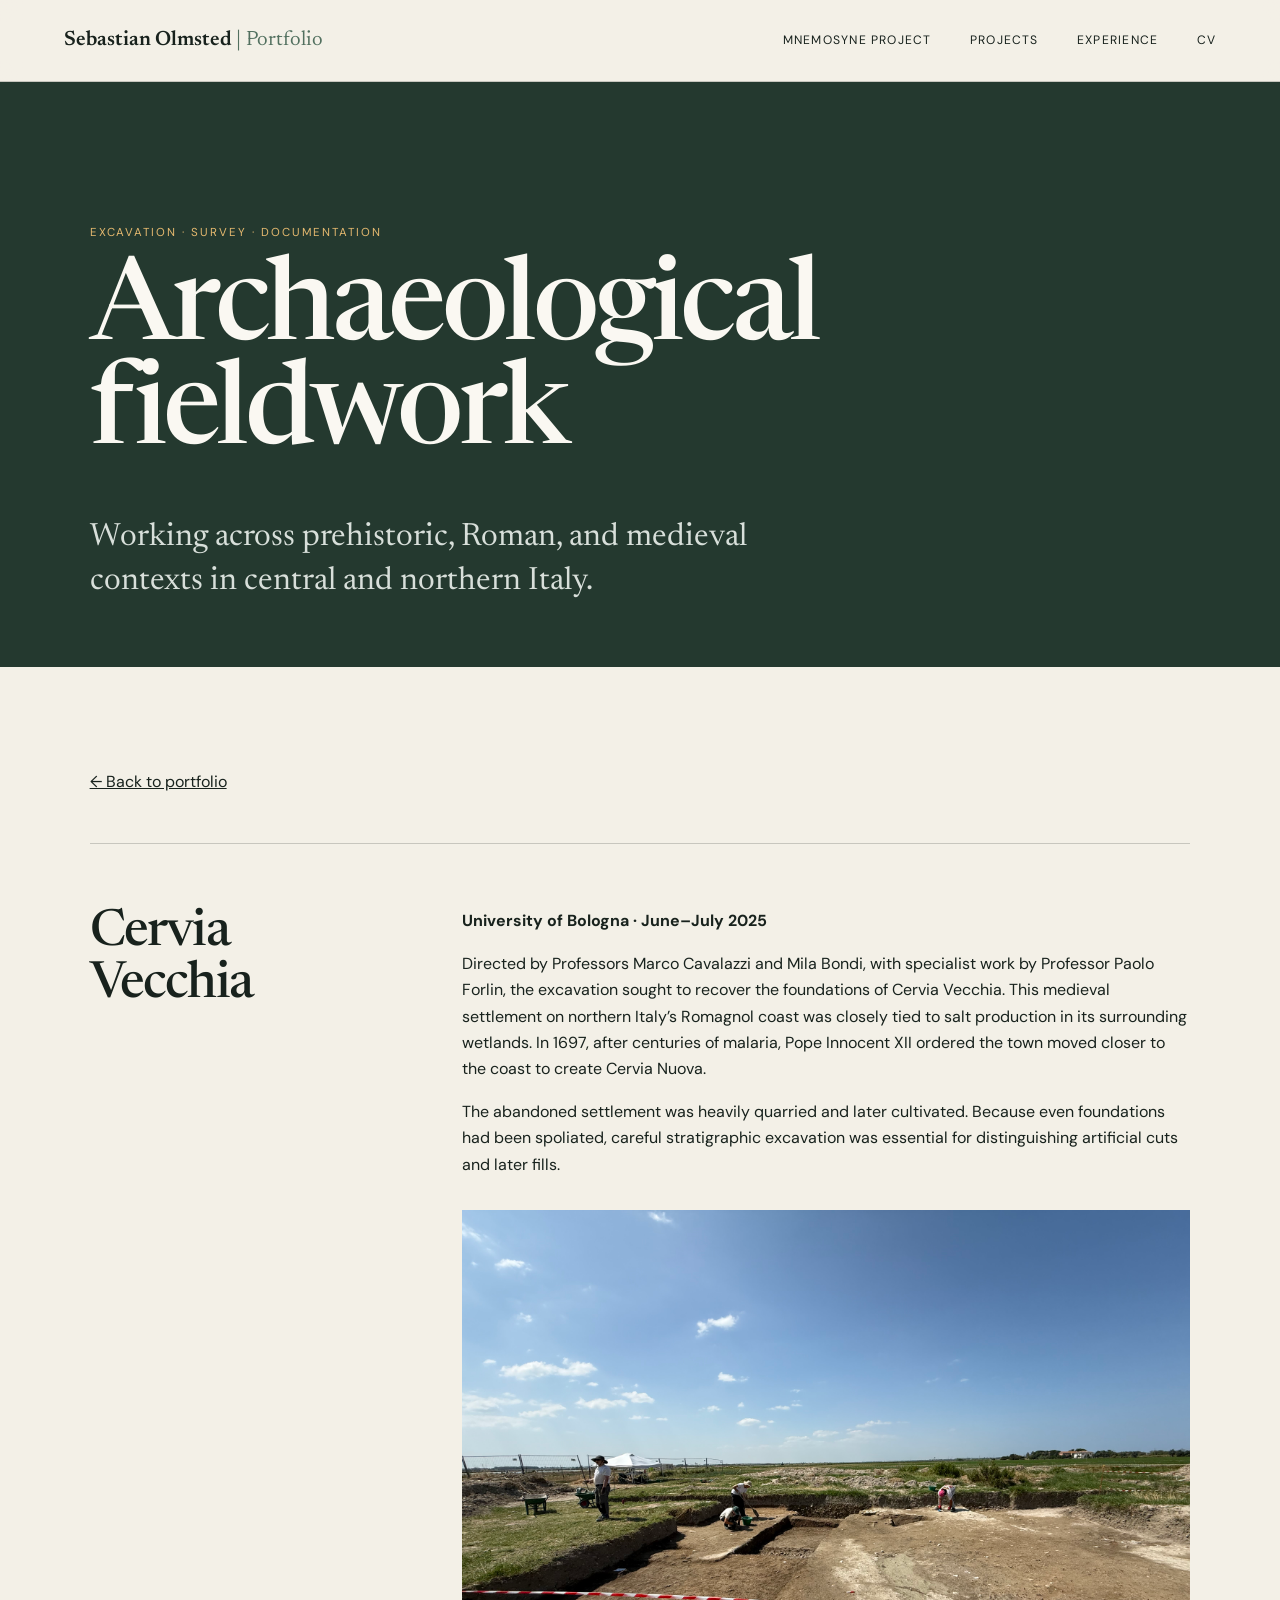
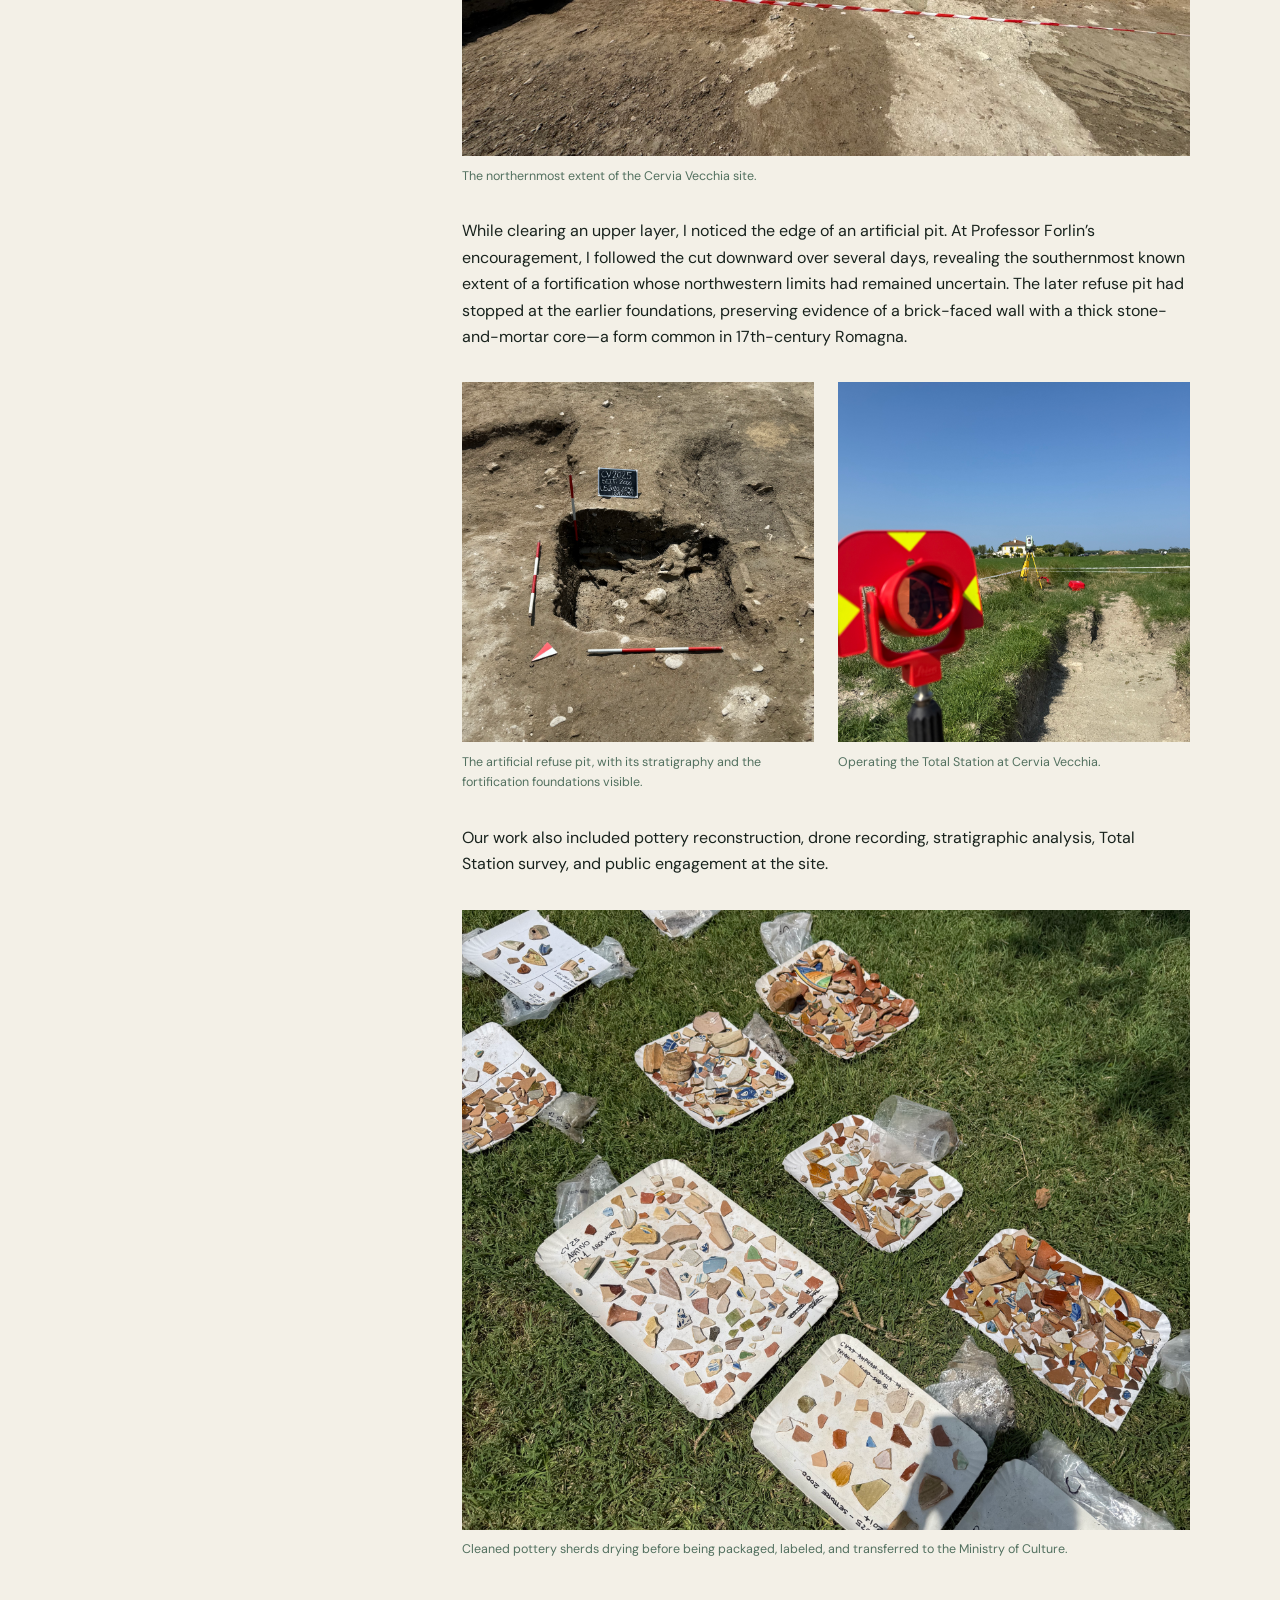
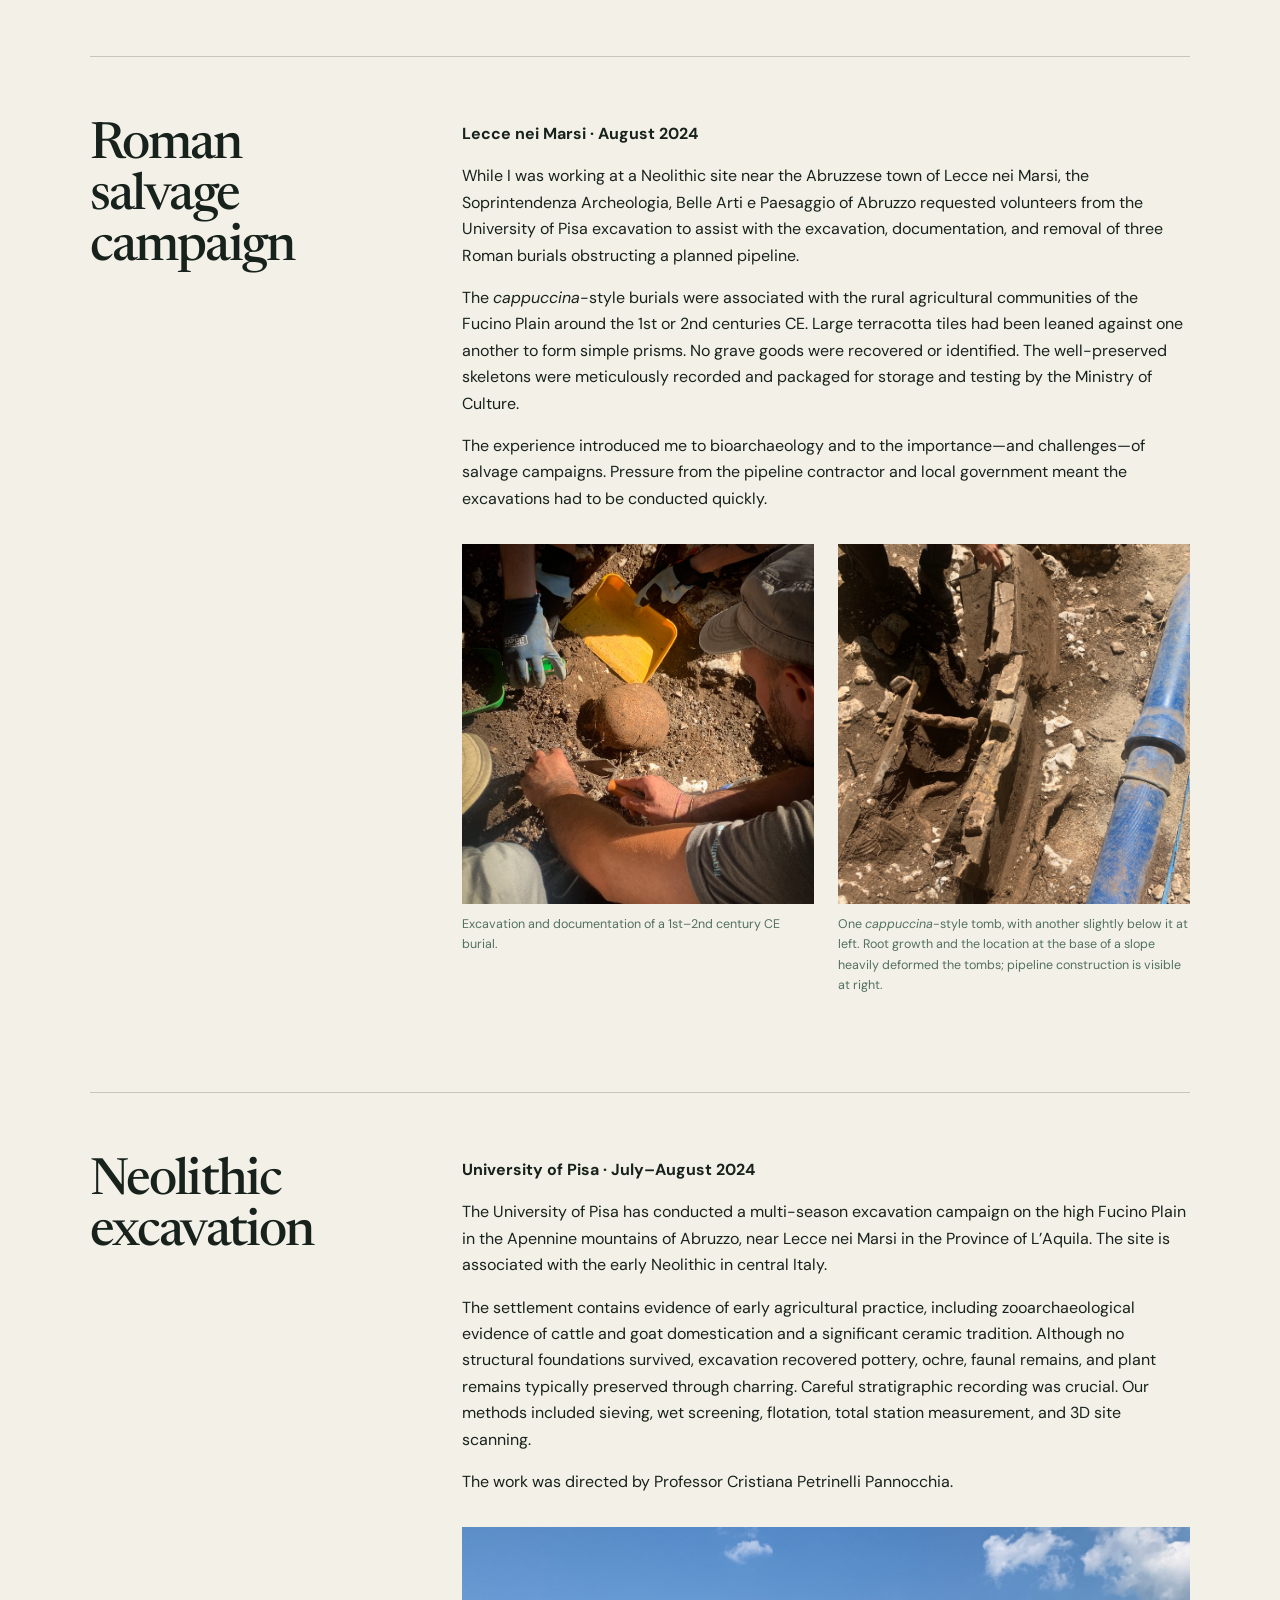
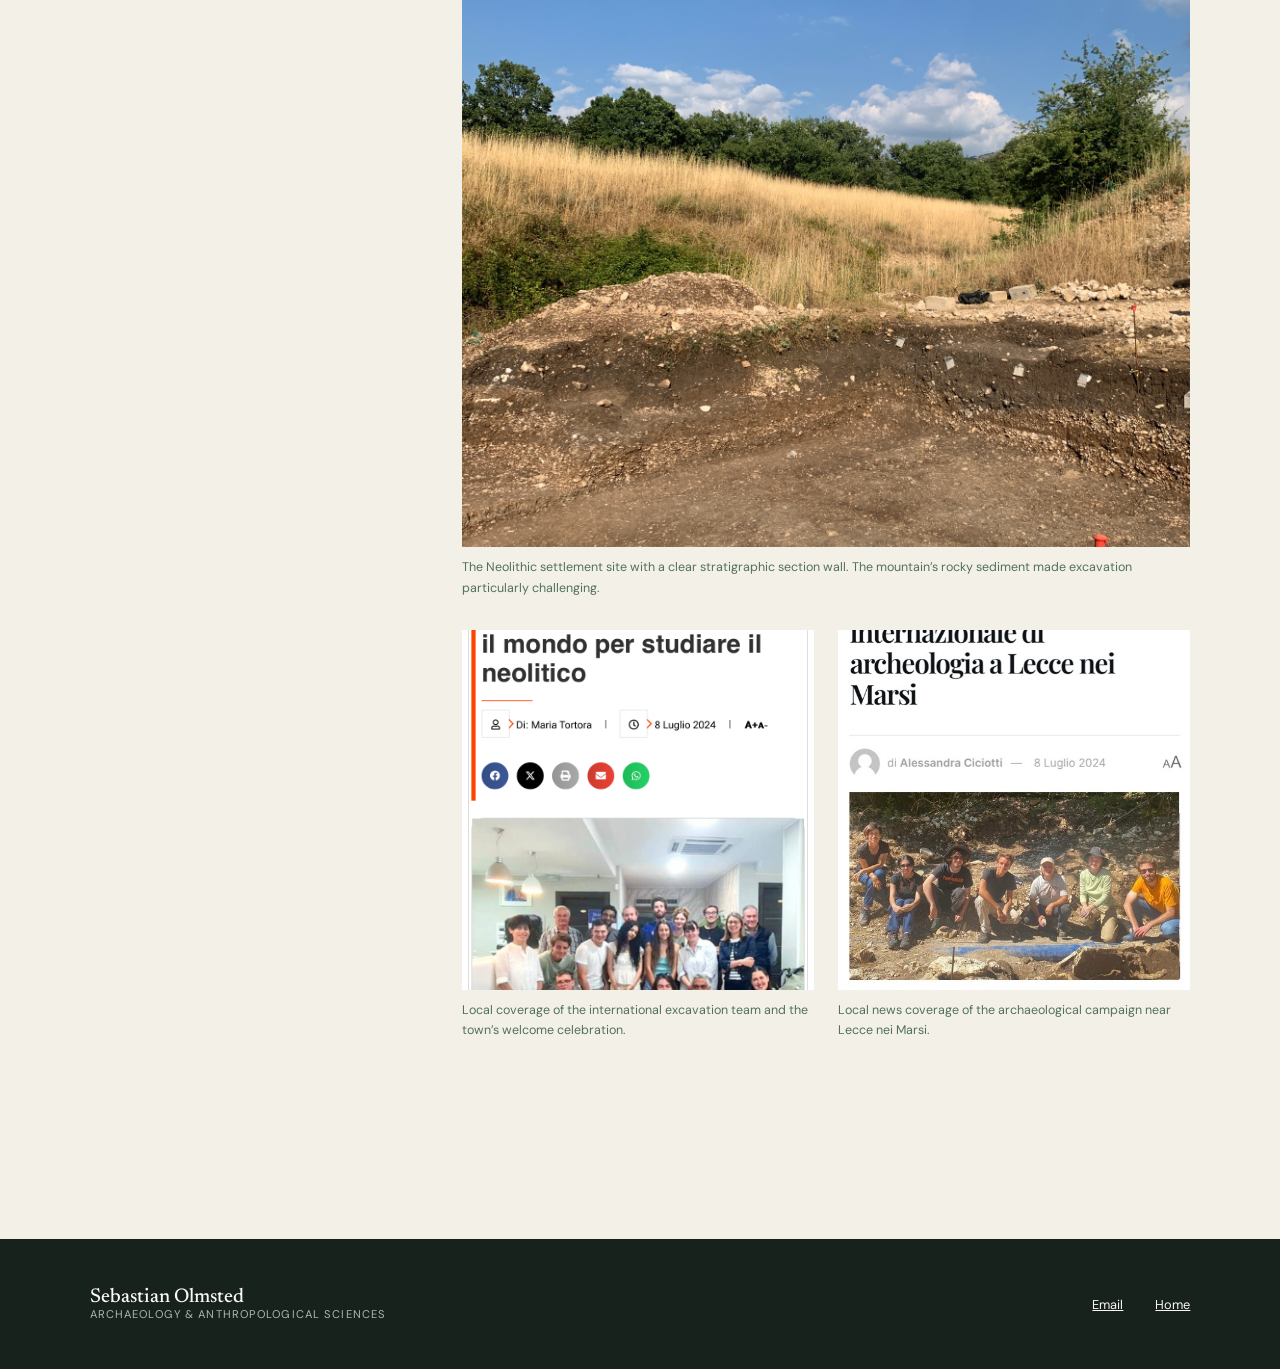
==== commit 2da2914c: "Expand portfolio content and project imagery" ====
--- a/fieldwork.html
+++ b/fieldwork.html
@@ -1,7 +1,7 @@
-<!doctype html><html lang="en"><head><meta charset="utf-8"><meta name="viewport" content="width=device-width,initial-scale=1"><title>Archaeological Fieldwork | Sebastian Olmsted</title><link rel="stylesheet" href="styles.css?v=5"><link href="https://fonts.googleapis.com/css2?family=DM+Sans:wght@400;500;600&family=Newsreader:opsz,wght@6..72,400;6..72,500;6..72,600&display=swap" rel="stylesheet"></head><body>
+<!doctype html><html lang="en"><head><meta charset="utf-8"><meta name="viewport" content="width=device-width,initial-scale=1"><title>Archaeological Fieldwork | Sebastian Olmsted</title><link rel="stylesheet" href="styles.css?v=6"><link href="https://fonts.googleapis.com/css2?family=DM+Sans:wght@400;500;600&family=Newsreader:opsz,wght@6..72,400;6..72,500;6..72,600&display=swap" rel="stylesheet"></head><body>
 <header><a class="brand" href="index.html">Sebastian Olmsted <span>| Portfolio</span></a><button class="menu" aria-expanded="false" aria-controls="nav">Menu</button><nav id="nav"><a href="mnemosyne.html">Mnemosyne Project</a><a href="index.html#projects">Projects</a><a href="index.html#experience">Experience</a><a href="assets/sebastian-olmsted-cv.pdf">CV</a></nav></header><main><section class="page-hero"><p class="eyebrow">Excavation · Survey · Documentation</p><h1>Archaeological fieldwork</h1><p class="standfirst">Working across prehistoric, Roman, and medieval contexts in central and northern Italy.</p></section>
 <div class="page-body"><a class="back" href="index.html">← Back to portfolio</a>
 <section class="detail" id="cervia"><h2>Cervia Vecchia</h2><div class="copy"><p><strong>University of Bologna · June–July 2025</strong></p><p>Directed by Professors Marco Cavalazzi and Mila Bondi, with specialist work by Professor Paolo Forlin, the excavation sought to recover the foundations of Cervia Vecchia. This medieval settlement on northern Italy’s Romagnol coast was closely tied to salt production in its surrounding wetlands. In 1697, after centuries of malaria, Pope Innocent XII ordered the town moved closer to the coast to create Cervia Nuova.</p><p>The abandoned settlement was heavily quarried and later cultivated. Because even foundations had been spoliated, careful stratigraphic excavation was essential for distinguishing artificial cuts and later fills.</p><figure class="project-image"><img src="assets/cervia-vecchia-site.jpeg" alt="Northern area of the Cervia Vecchia excavation"><figcaption>The northernmost extent of the Cervia Vecchia site.</figcaption></figure><p>While clearing an upper layer, I noticed the edge of an artificial pit. At Professor Forlin’s encouragement, I followed the cut downward over several days, revealing the southernmost known extent of a fortification whose northwestern limits had remained uncertain. The later refuse pit had stopped at the earlier foundations, preserving evidence of a brick-faced wall with a thick stone-and-mortar core—a form common in 17th-century Romagna.</p><div class="image-grid"><figure><img src="assets/cervia-pit-detail.jpg" alt="Artificial refuse pit and fortification foundations at Cervia Vecchia"><figcaption>The artificial refuse pit, with its stratigraphy and the fortification foundations visible.</figcaption></figure><figure><img src="assets/cervia-total-station.jpeg" alt="Operating a total station at Cervia Vecchia"><figcaption>Operating the Total Station at Cervia Vecchia.</figcaption></figure></div><p>Our work also included pottery reconstruction, drone recording, stratigraphic analysis, Total Station survey, and public engagement at the site.</p><figure class="project-image"><img src="assets/cervia-ceramics.jpeg" alt="Cleaned pottery sherds drying at Cervia Vecchia"><figcaption>Cleaned pottery sherds drying before being packaged, labeled, and transferred to the Ministry of Culture.</figcaption></figure></div></section>
-<section class="detail" id="salvage"><h2>Roman salvage campaign</h2><div class="copy"><p><strong>Lecce nei Marsi · August 2024</strong></p><p>I assisted with the emergency excavation of three Roman-era tile-covered burials discovered during pipeline construction, recovering and cataloguing human remains and preparing material for transfer to the Italian Ministry of Culture.</p><figure class="project-image"><img src="assets/roman-burial-excavation.JPG" alt="Excavation of a Roman burial"><figcaption>Excavation and documentation of a 1st–2nd century CE burial.</figcaption></figure></div></section>
-<section class="detail" id="neolithic"><h2>Neolithic excavation</h2><div class="copy"><p><strong>University of Pisa · July–August 2024</strong></p><p>At an early central Italian Neolithic settlement, I excavated faunal remains, microliths, botanical materials, pottery, and ochre. Methods included total station survey, 3D scanning, photographic recording, screening, and flotation.</p><figure class="project-image"><img src="assets/total-station-trek.JPG" alt="Carrying survey equipment to the site"><figcaption>The daily trek to the site, with equipment carried by hand where roads ended.</figcaption></figure></div></section></div></main>
+<section class="detail" id="salvage"><h2>Roman salvage campaign</h2><div class="copy"><p><strong>Lecce nei Marsi · August 2024</strong></p><p>While I was working at a Neolithic site near the Abruzzese town of Lecce nei Marsi, the Soprintendenza Archeologia, Belle Arti e Paesaggio of Abruzzo requested volunteers from the University of Pisa excavation to assist with the excavation, documentation, and removal of three Roman burials obstructing a planned pipeline.</p><p>The <em>cappuccina</em>-style burials were associated with the rural agricultural communities of the Fucino Plain around the 1st or 2nd centuries CE. Large terracotta tiles had been leaned against one another to form simple prisms. No grave goods were recovered or identified. The well-preserved skeletons were meticulously recorded and packaged for storage and testing by the Ministry of Culture.</p><p>The experience introduced me to bioarchaeology and to the importance—and challenges—of salvage campaigns. Pressure from the pipeline contractor and local government meant the excavations had to be conducted quickly.</p><div class="image-grid"><figure><img src="assets/roman-burial-excavation.JPG" alt="Careful excavation and documentation of a Roman burial"><figcaption>Excavation and documentation of a 1st–2nd century CE burial.</figcaption></figure><figure><img src="burial-and-pipeline.JPG" alt="Cappuccina-style tombs beside pipeline construction"><figcaption>One <em>cappuccina</em>-style tomb, with another slightly below it at left. Root growth and the location at the base of a slope heavily deformed the tombs; pipeline construction is visible at right.</figcaption></figure></div></div></section>
+<section class="detail" id="neolithic"><h2>Neolithic excavation</h2><div class="copy"><p><strong>University of Pisa · July–August 2024</strong></p><p>The University of Pisa has conducted a multi-season excavation campaign on the high Fucino Plain in the Apennine mountains of Abruzzo, near Lecce nei Marsi in the Province of L’Aquila. The site is associated with the early Neolithic in central Italy.</p><p>The settlement contains evidence of early agricultural practice, including zooarchaeological evidence of cattle and goat domestication and a significant ceramic tradition. Although no structural foundations survived, excavation recovered pottery, ochre, faunal remains, and plant remains typically preserved through charring. Careful stratigraphic recording was crucial. Our methods included sieving, wet screening, flotation, total station measurement, and 3D site scanning.</p><p>The work was directed by Professor Cristiana Petrinelli Pannocchia.</p><figure class="project-image"><img src="section-neolithic-site.JPG" alt="Neolithic settlement excavation with a stratigraphic section wall"><figcaption>The Neolithic settlement site with a clear stratigraphic section wall. The mountain’s rocky sediment made excavation particularly challenging.</figcaption></figure><div class="image-grid"><figure><img src="IMG_2875.PNG" alt="Local news coverage showing the excavation team"><figcaption>Local coverage of the international excavation team and the town’s welcome celebration.</figcaption></figure><figure><img src="IMG_2878.jpeg" alt="Local news coverage of the archaeological excavation"><figcaption>Local news coverage of the archaeological campaign near Lecce nei Marsi.</figcaption></figure></div></div></section></div></main>
 <footer><p>Sebastian Olmsted <span>Archaeology &amp; anthropological sciences</span></p><div><a href="mailto:bas.olmsted@gmail.com">Email</a><a href="index.html">Home</a></div></footer><script src="script.js"></script></body></html>
--- a/styles.css
+++ b/styles.css
@@ -25,7 +25,7 @@
 /* Portfolio content update */
 .intro h1{margin-top:clamp(1.25rem,3vw,2.5rem)}
 .portrait{width:min(100%,330px);max-height:420px;object-fit:cover;object-position:center 24%;margin:0 auto 2rem}
-.project-card.feature::before{width:min(100%,560px);height:250px;background-image:url('assets/mnemosyne-logo-revised.png');background-position:center;margin:0 auto auto}
+.project-card.feature::before{width:170px;height:330px;background-image:url('assets/mnemosyne-logo.png');background-position:left center;margin:0 0 auto}
 .mnemosyne-page .page-hero h1:before{display:none}
 .mnemosyne-hero-logo{width:min(900px,82vw);max-height:300px;object-fit:contain;object-position:center;margin:2rem auto 3rem}
 .image-grid{display:grid;grid-template-columns:repeat(2,minmax(0,1fr));gap:1.5rem;margin:2rem 0}
@@ -34,4 +34,4 @@
 .image-grid .wide{grid-column:1/-1}
 .image-grid .wide img{height:auto;max-height:600px}
 .image-grid figcaption{font-size:.78rem;color:var(--moss);margin-top:.6rem}
-@media(max-width:800px){.project-card.feature::before{width:100%;height:180px;margin-bottom:3rem}.image-grid{grid-template-columns:1fr}.image-grid .wide{grid-column:auto}.image-grid img{height:auto;max-height:520px}.mnemosyne-hero-logo{width:100%;margin:1.5rem 0 2.5rem}}
+@media(max-width:800px){.project-card.feature::before{width:120px;height:245px;margin-bottom:3rem}.image-grid{grid-template-columns:1fr}.image-grid .wide{grid-column:auto}.image-grid img{height:auto;max-height:520px}.mnemosyne-hero-logo{width:100%;margin:1.5rem 0 2.5rem}}
